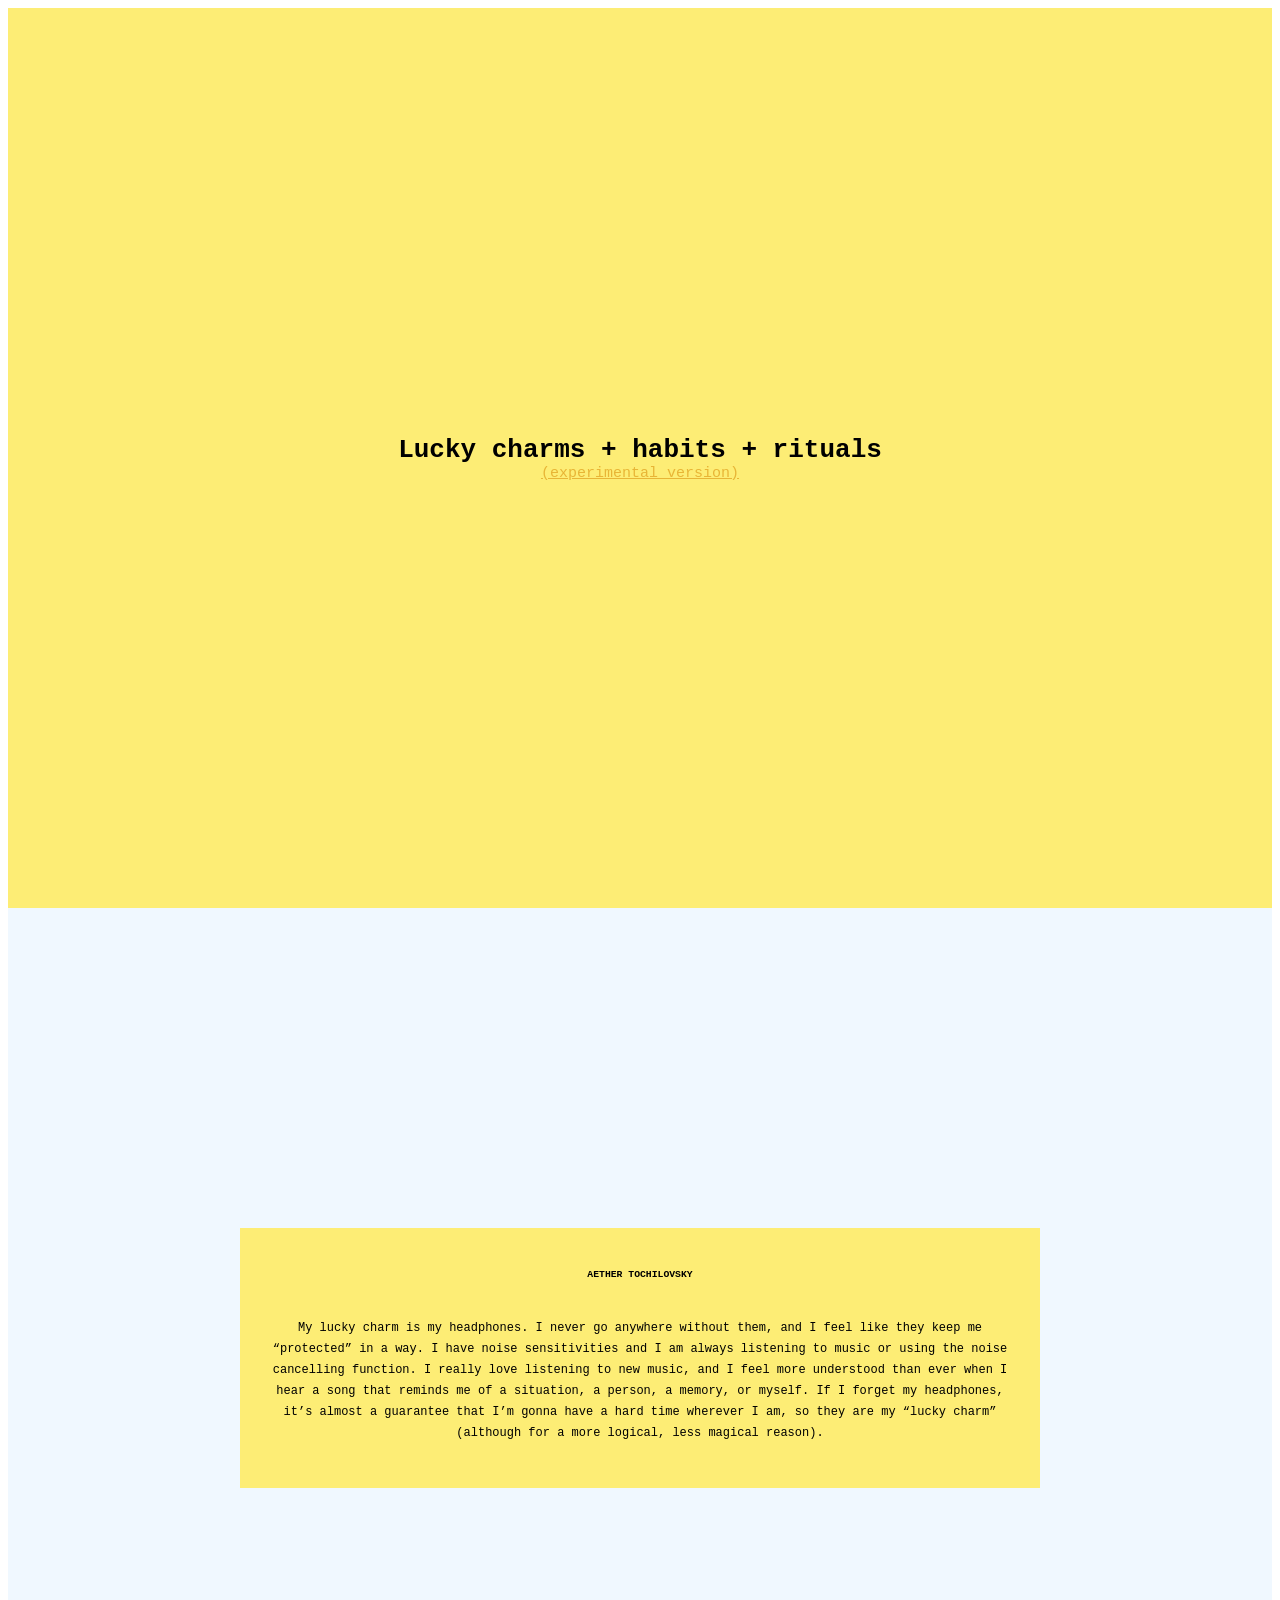
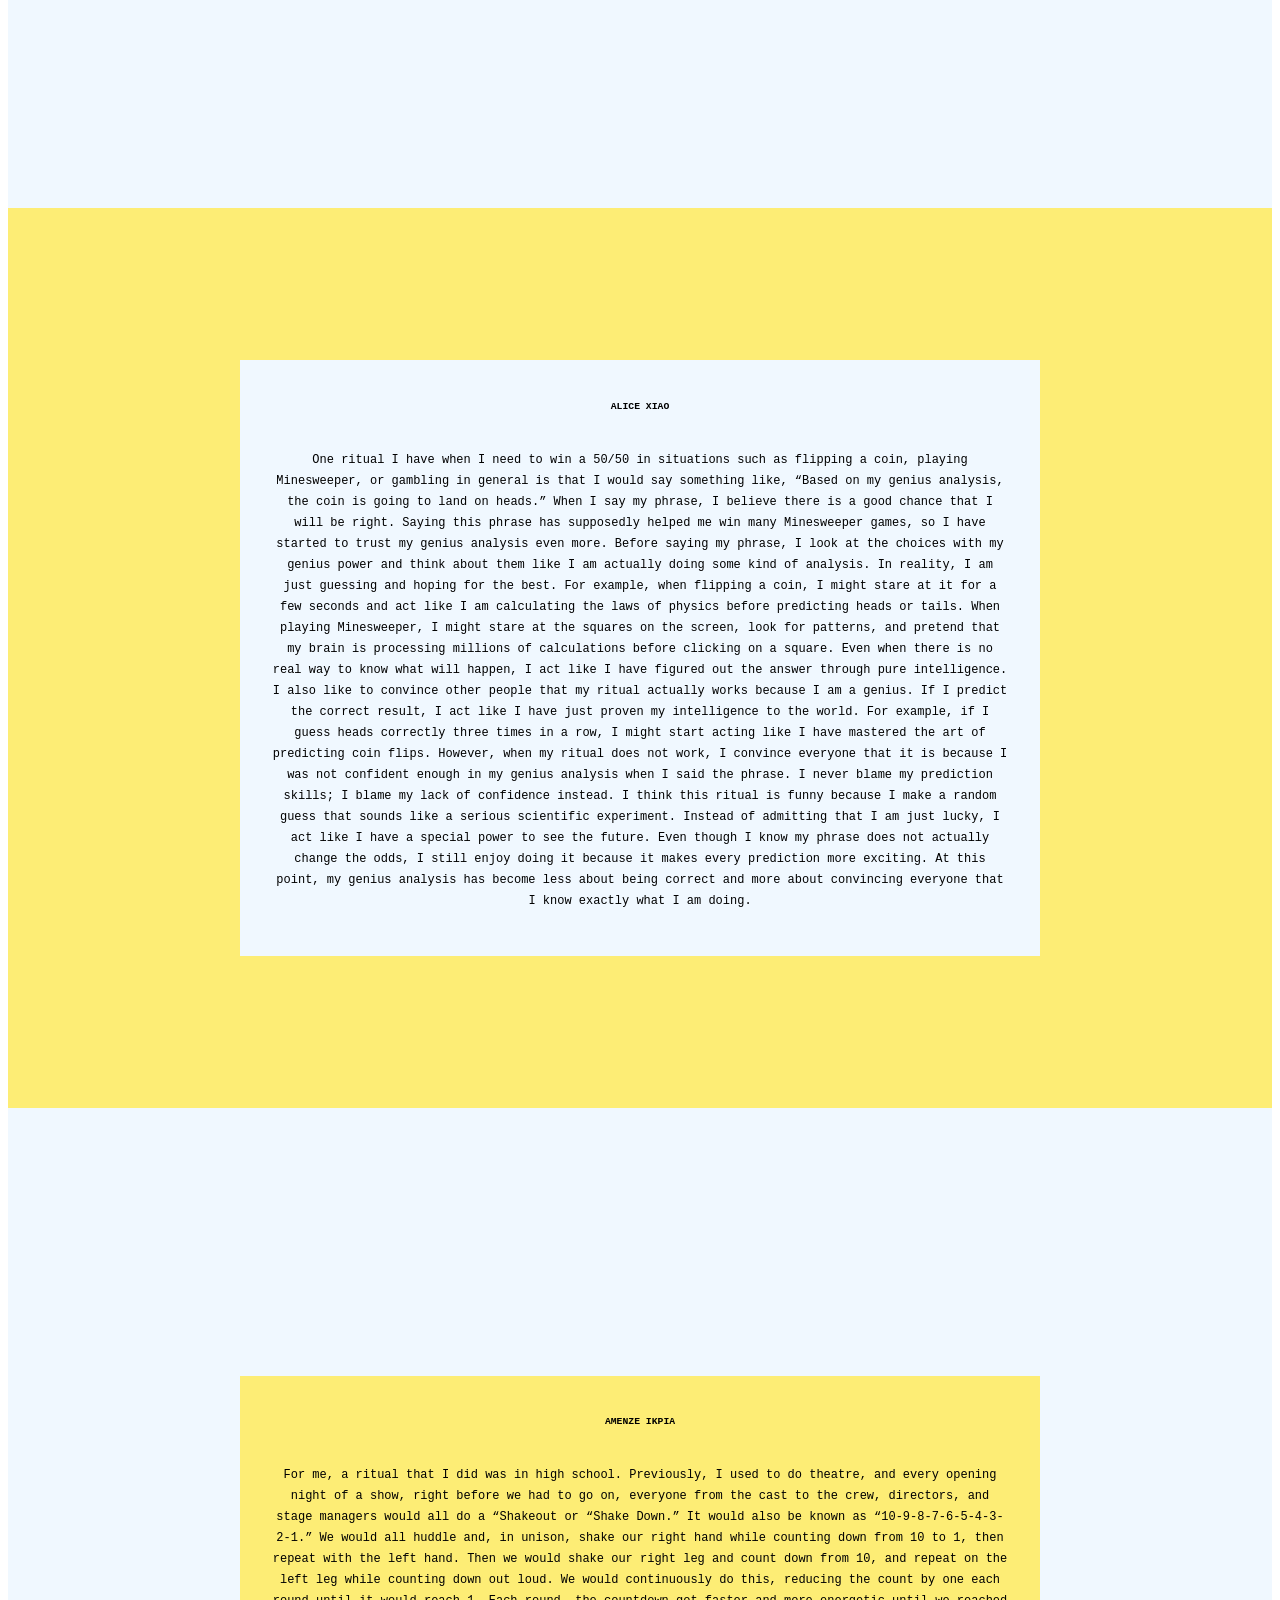
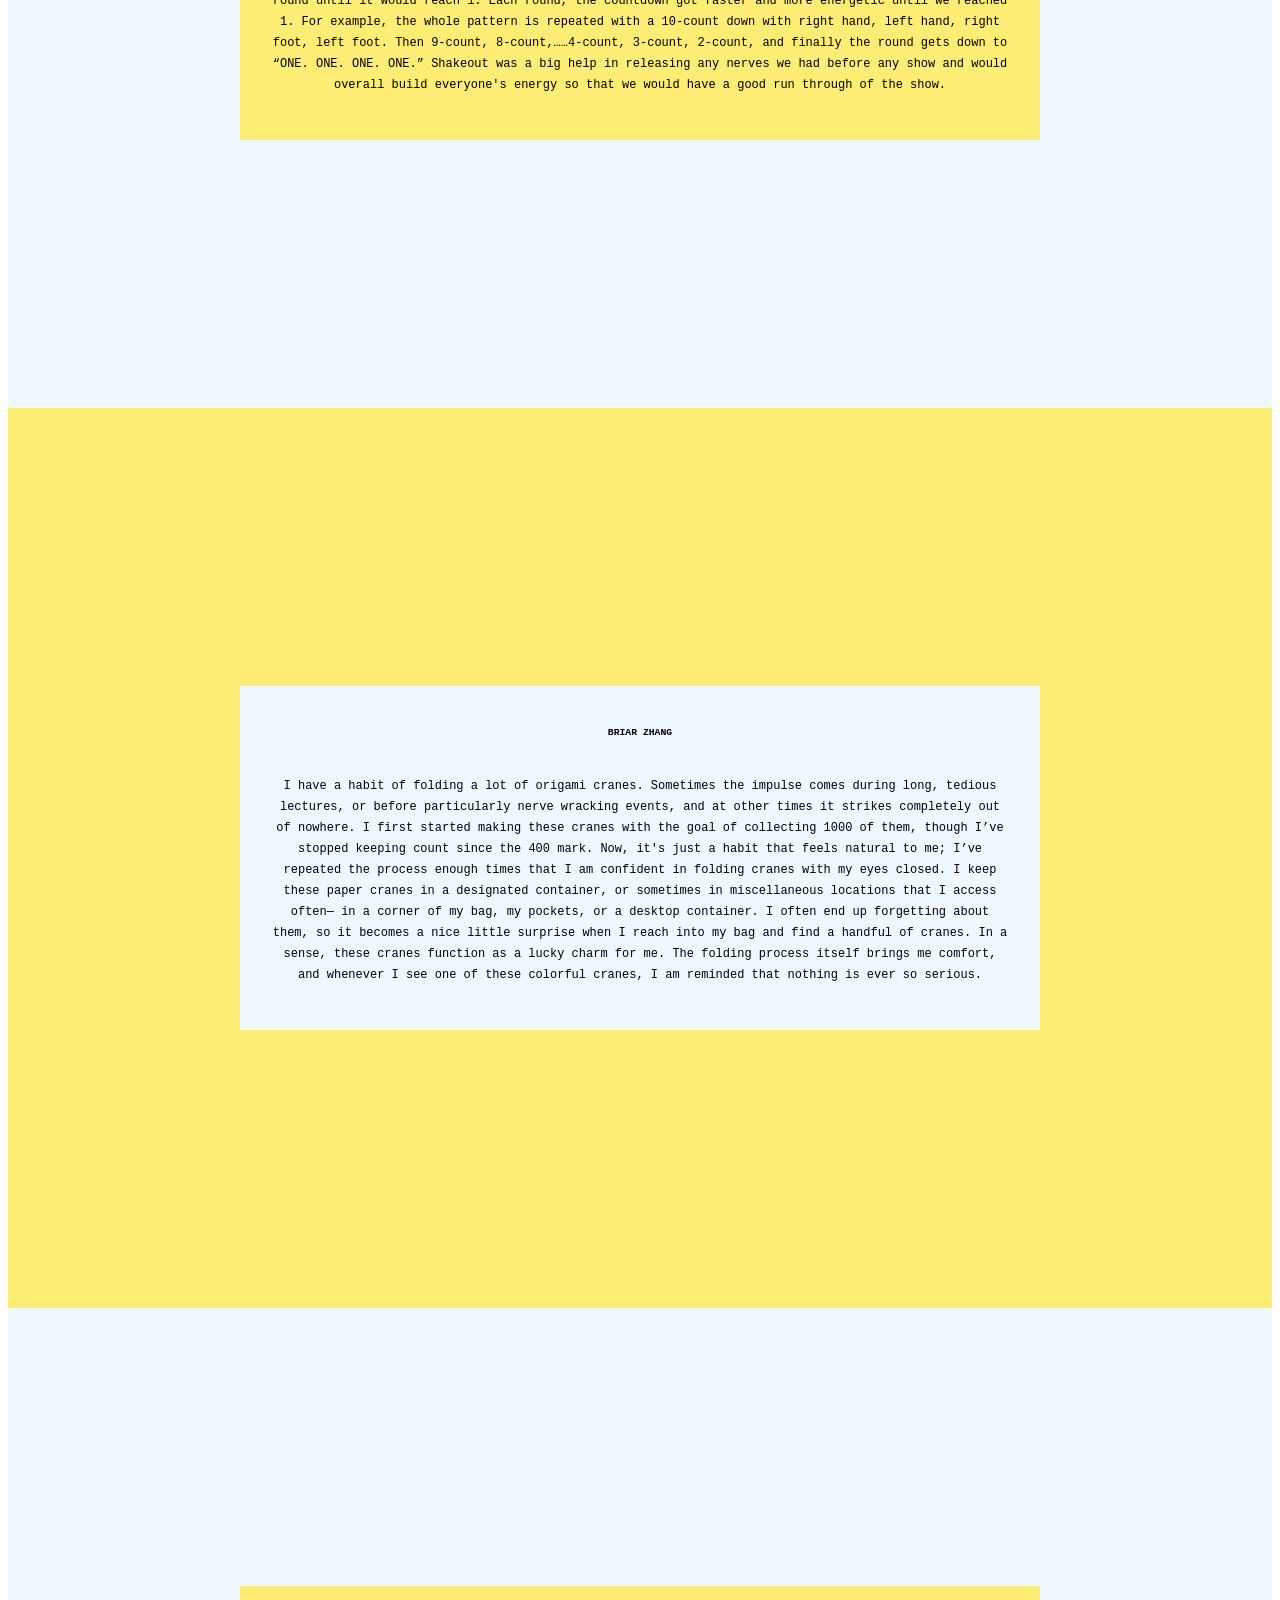
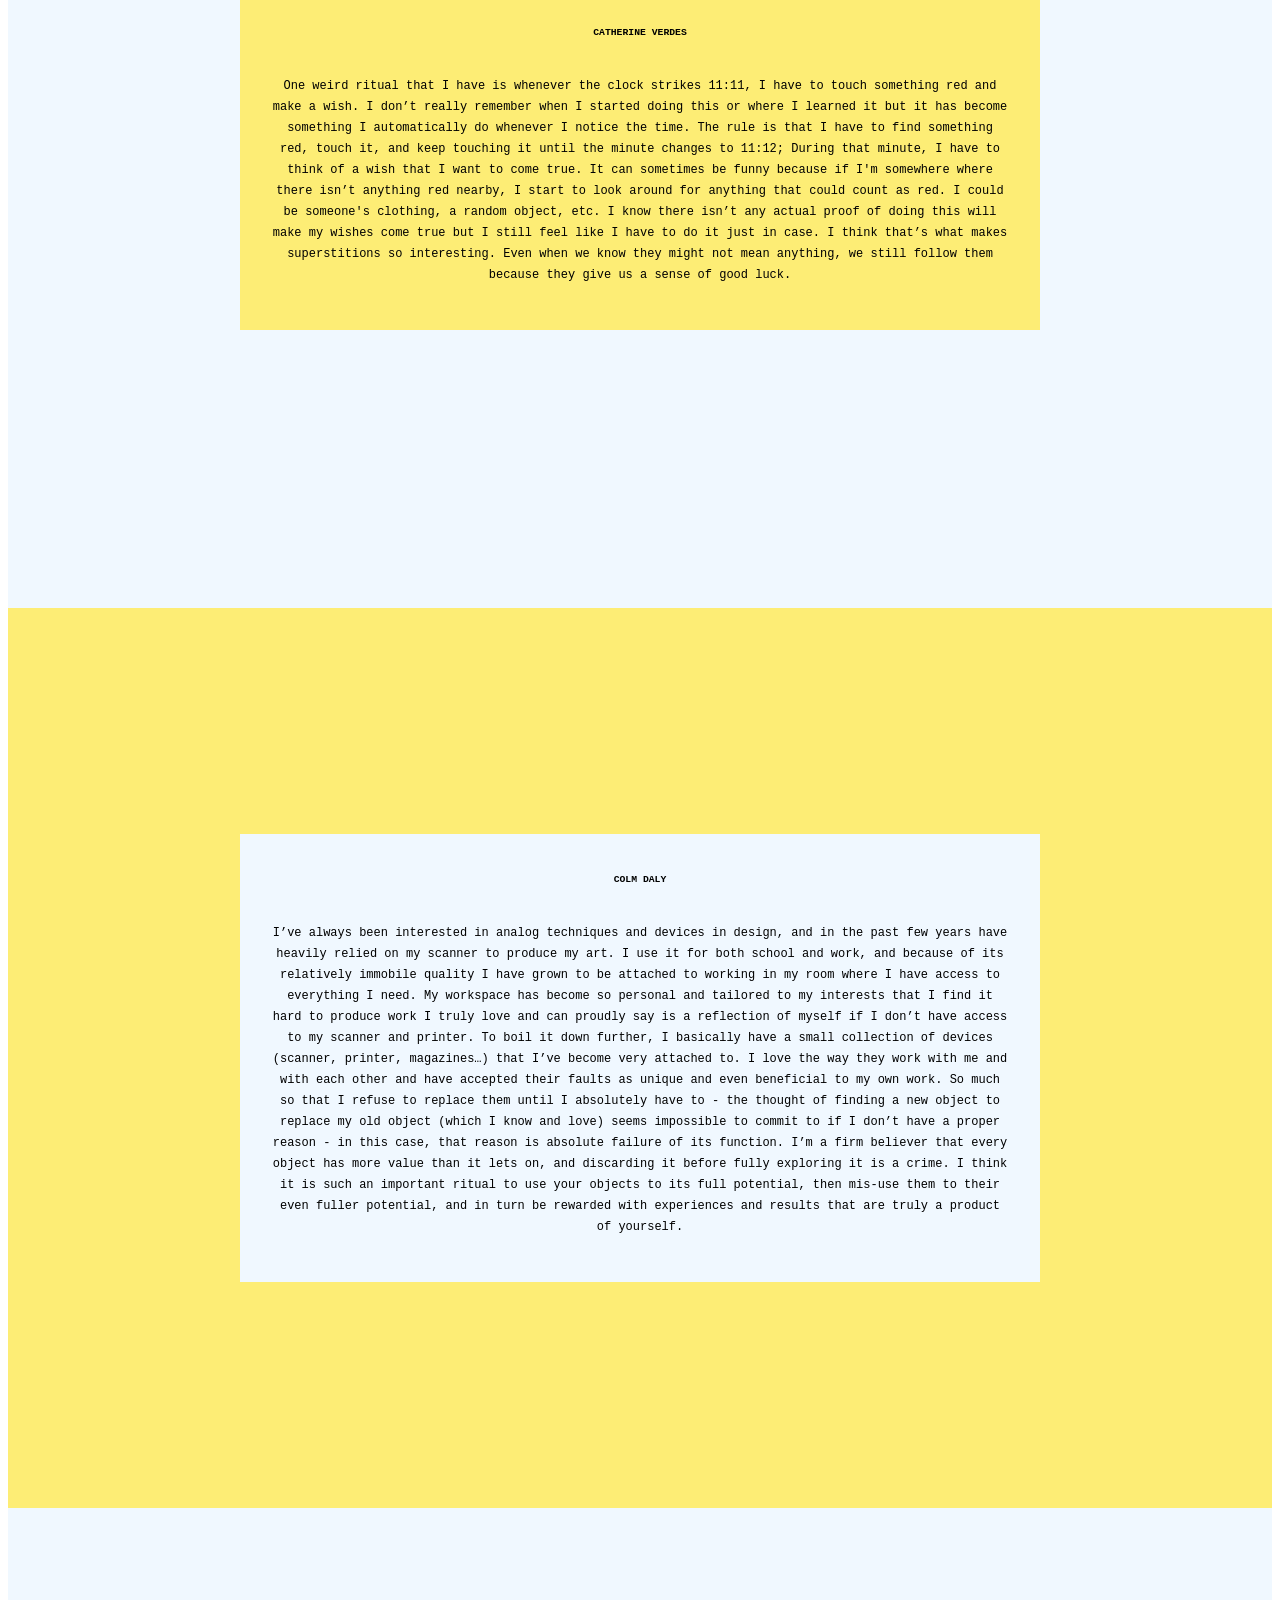
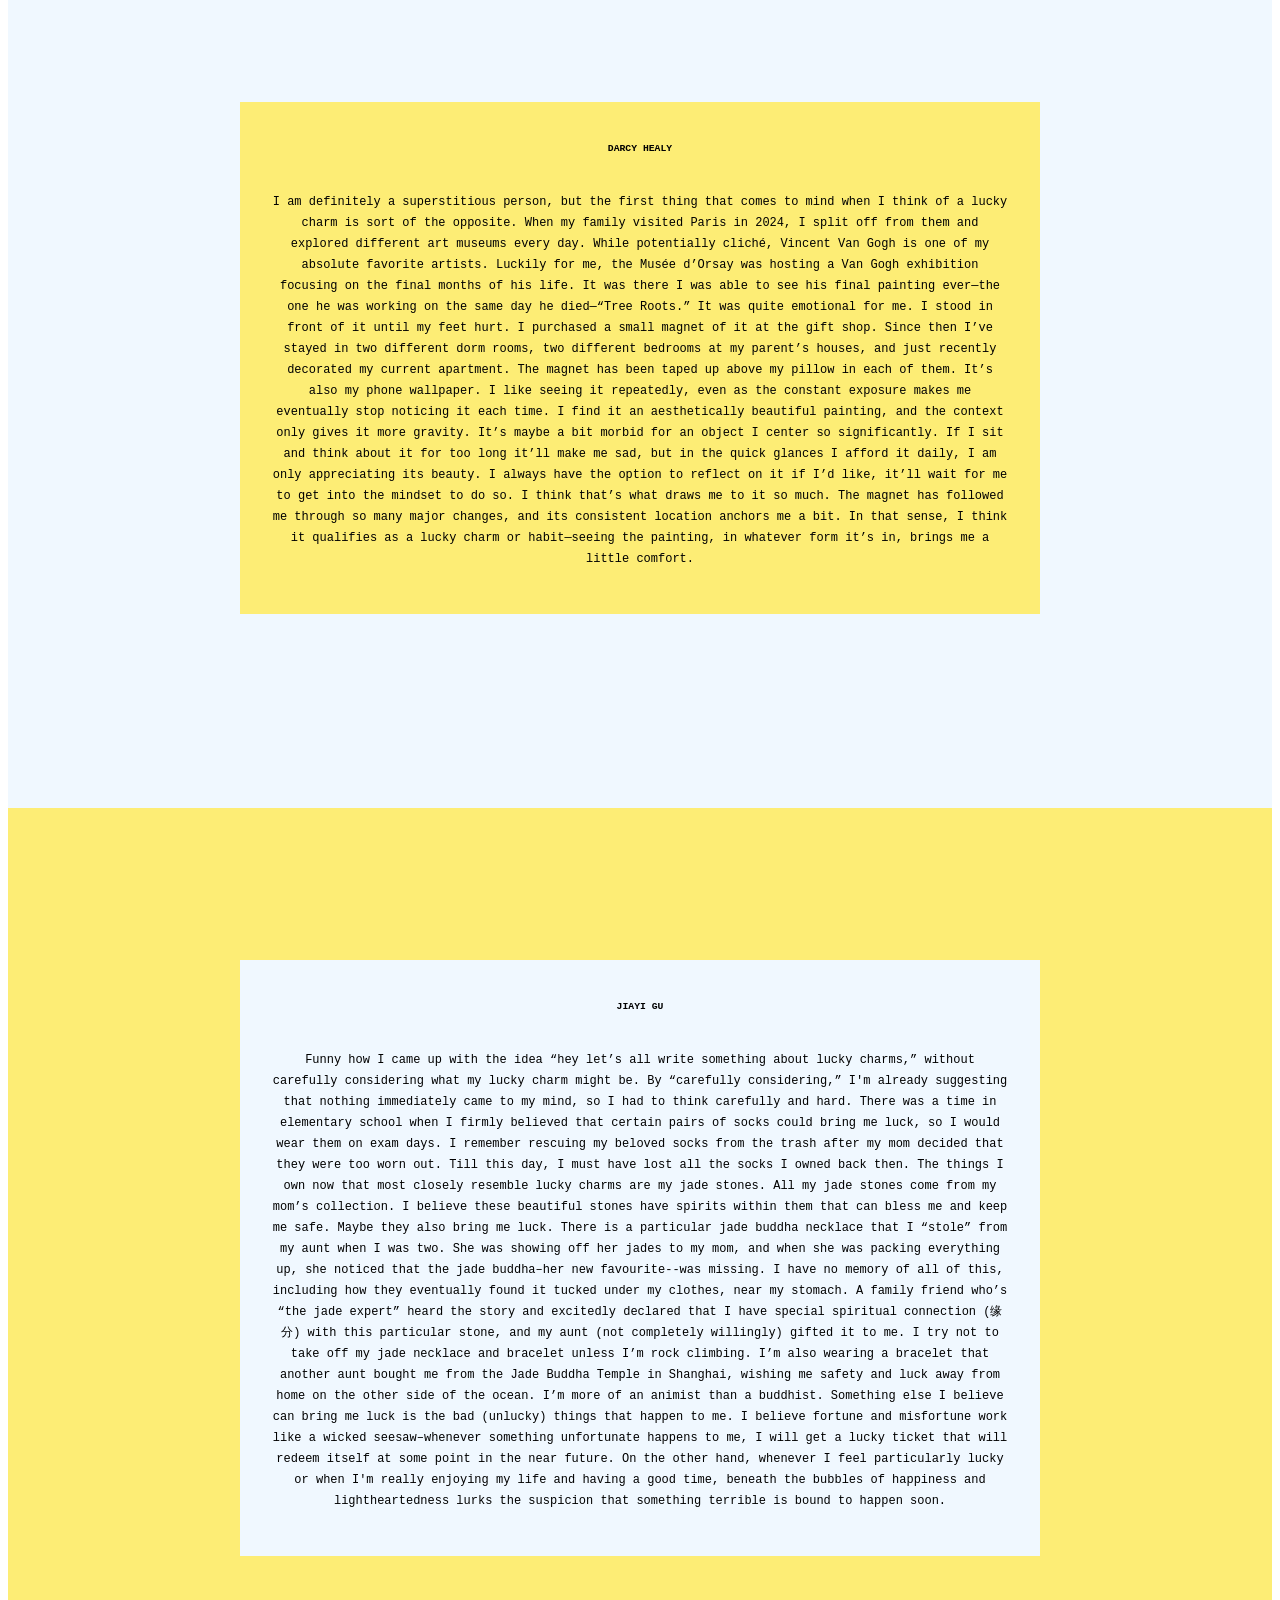
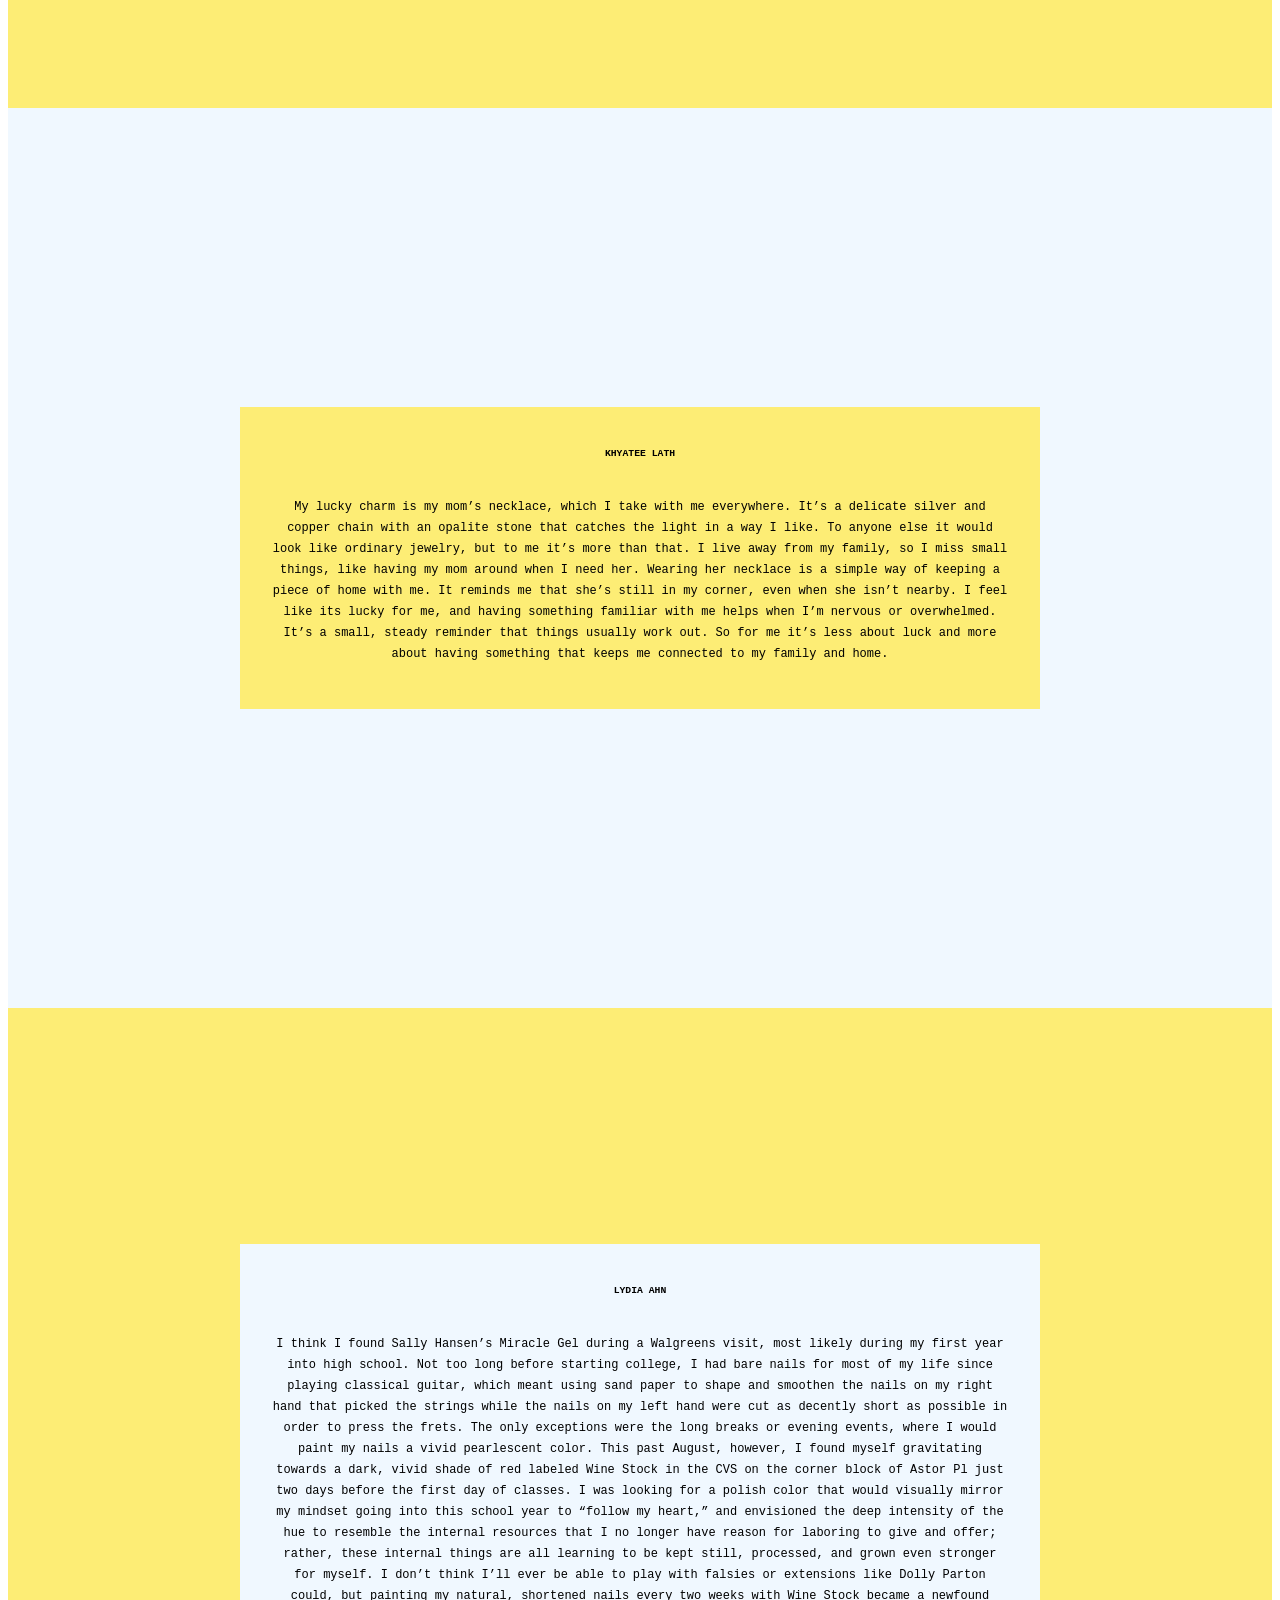
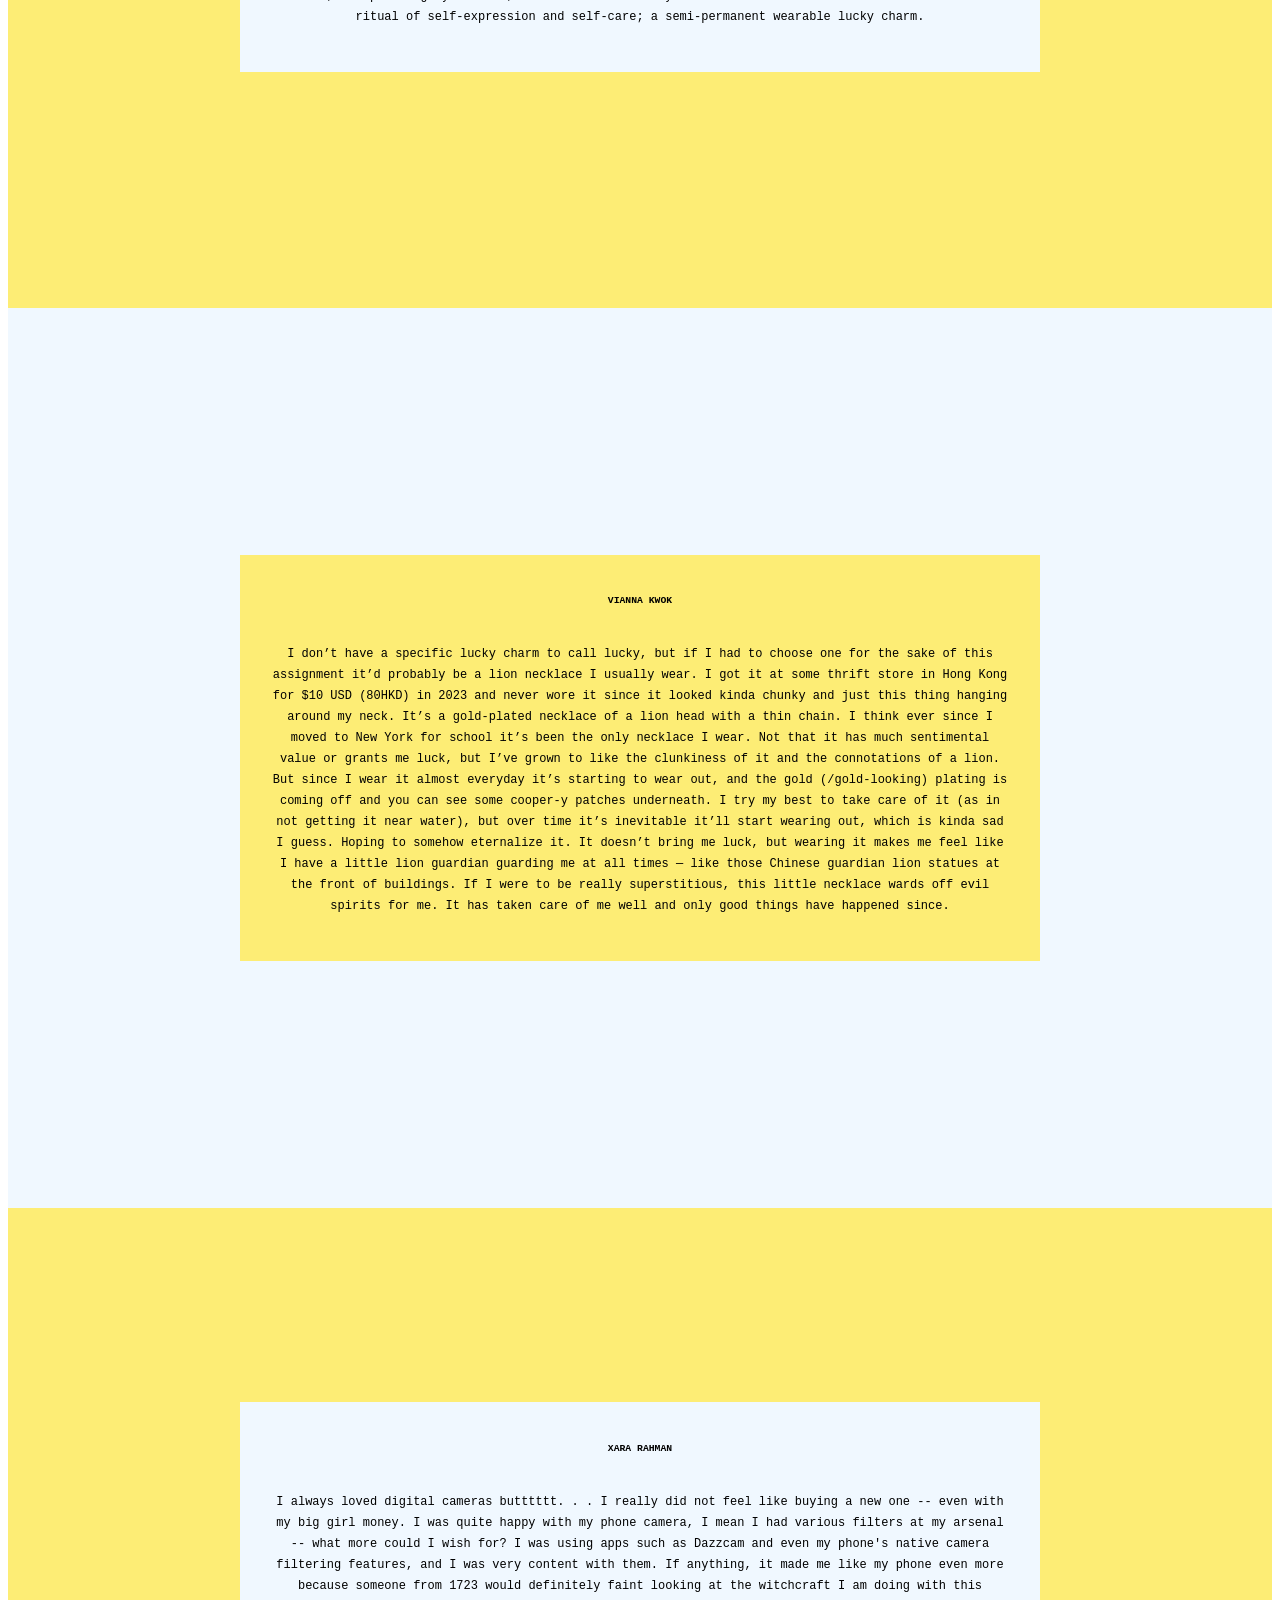
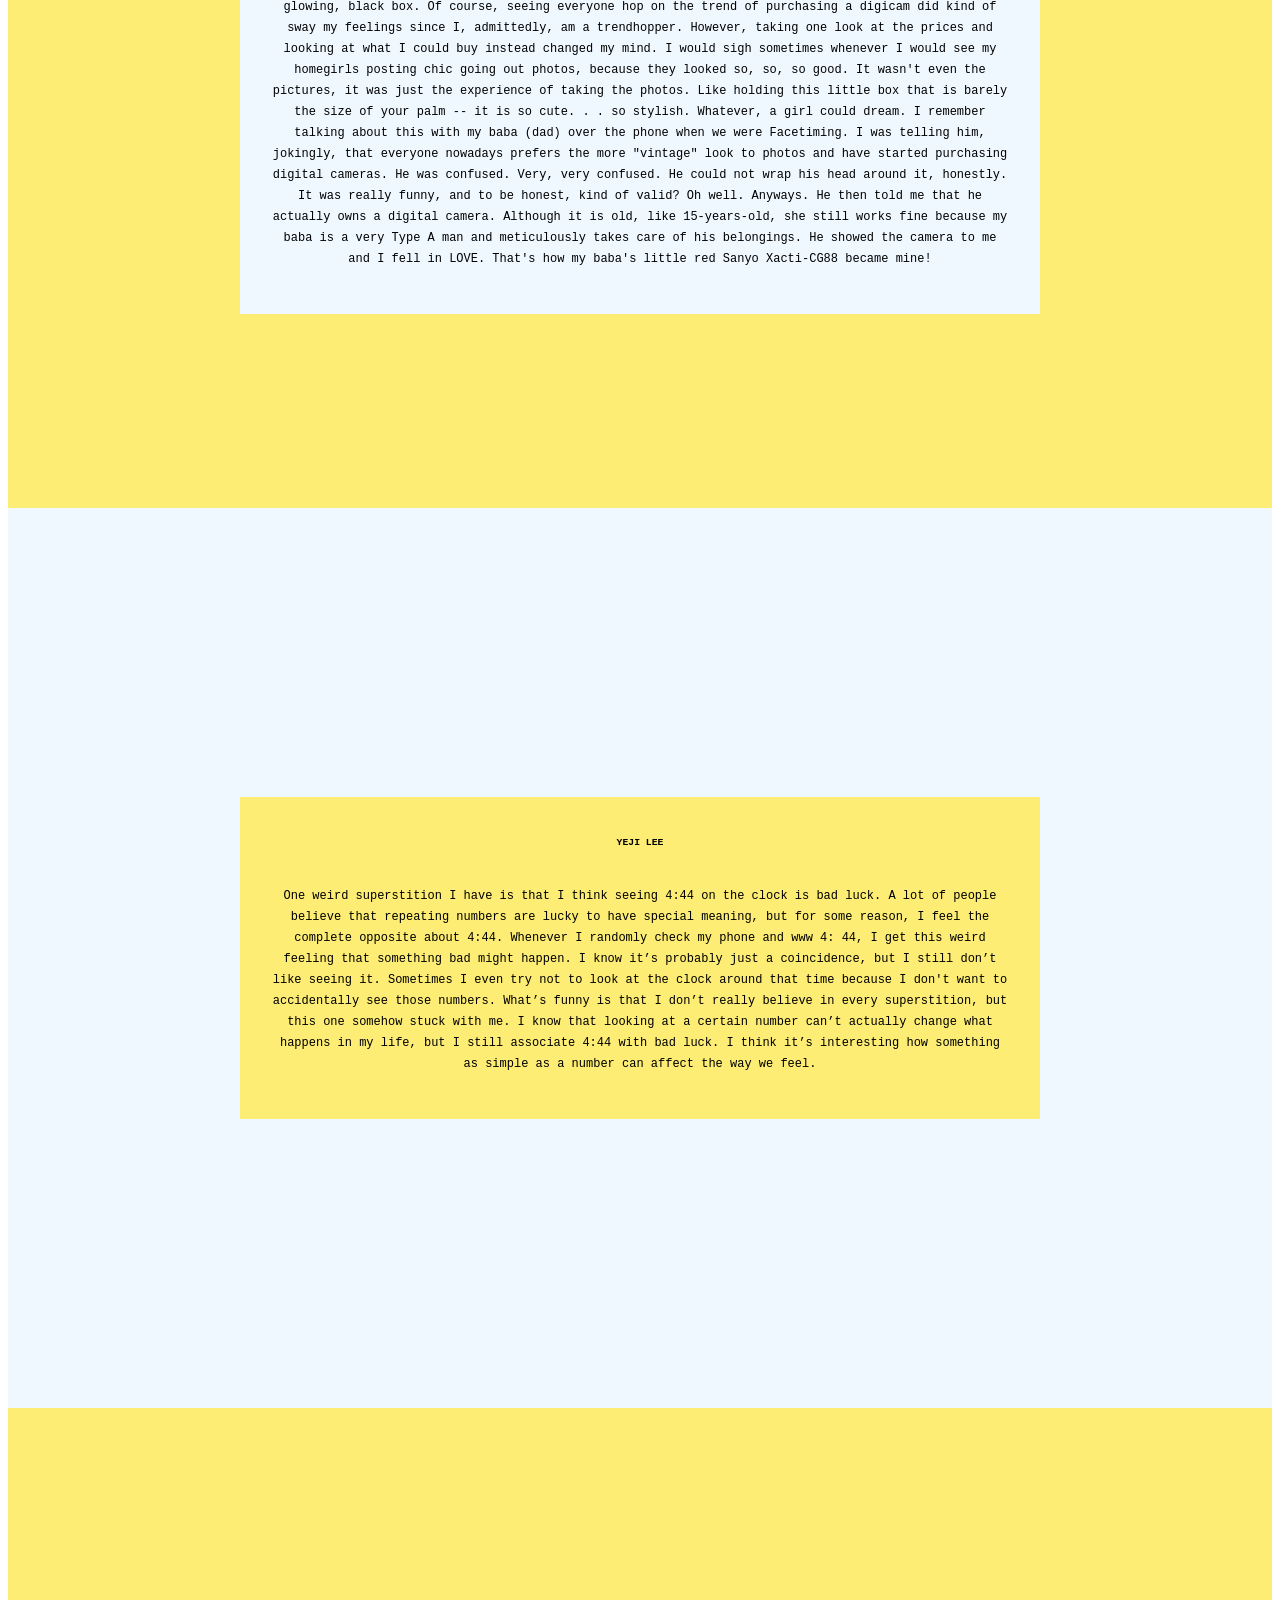
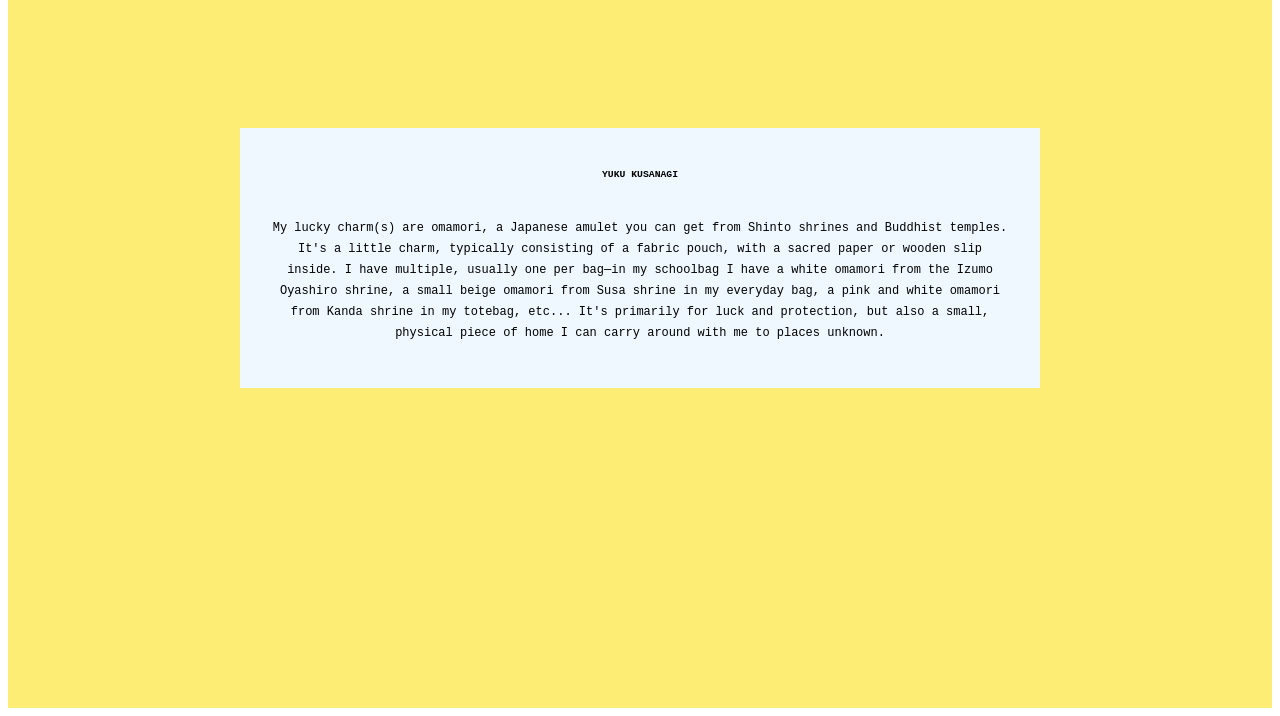
==== scrollable.html @ 00b8887e "modified small details" ====
<!DOCTYPE html>
<html lang="en">
<head>
    <meta charset="UTF-8">
    <meta name="viewport" content="width=device-width, initial-scale=1.0">
    <title>zine</title>
    <link rel="stylesheet" href="main.css">

</head>
<body>
    <div class="slide slideb">
        <h1>
            Lucky charms + habits + rituals
                    <div class="link2"><a href="index.html">(experimental version)</a></div>

        </h1>
    </div>

        <div class="slide slidea">
            <div class="entryb">
                <h2>AETHER TOCHILOVSKY</h2>
                <br>
                <p>My lucky charm is my headphones. I never go anywhere without them, and I feel like they keep me “protected” in a way. I have noise sensitivities and I am always listening to music or using the noise cancelling function. I really love listening to new music, and I feel more understood than ever when I hear a song that reminds me of a situation, a person, a memory, or myself. If I forget my headphones, it’s almost a guarantee that I’m gonna have a hard time wherever I am, so they are my “lucky charm” (although for a more logical, less magical reason). </p>
            </div>
        </div>

        <div class="slide slideb">
            <div class="entrya">
                <h2>ALICE XIAO</h2>
                <br>
                <p>One ritual I have when I need to win a 50/50 in situations such as flipping a coin, playing Minesweeper, or gambling in general is that I would say something like, “Based on my genius analysis, the coin is going to land on heads.” When I say my phrase, I believe there is a good chance that I will be right. Saying this phrase has supposedly helped me win many Minesweeper games, so I have started to trust my genius analysis even more.
Before saying my phrase, I look at the choices with my genius power and think about them like I am actually doing some kind of analysis. In reality, I am just guessing and hoping for the best. For example, when flipping a coin, I might stare at it for a few seconds and act like I am calculating the laws of physics before predicting heads or tails. When playing Minesweeper, I might stare at the squares on the screen, look for patterns, and pretend that my brain is processing millions of calculations before clicking on a square. Even when there is no real way to know what will happen, I act like I have figured out the answer through pure intelligence.
I also like to convince other people that my ritual actually works because I am a genius. If I predict the correct result, I act like I have just proven my intelligence to the world. For example, if I guess heads correctly three times in a row, I might start acting like I have mastered the art of predicting coin flips. However, when my ritual does not work, I convince everyone that it is because I was not confident enough in my genius analysis when I said the phrase. I never blame my prediction skills; I blame my lack of confidence instead.
I think this ritual is funny because I make a random guess that sounds like a serious scientific experiment. Instead of admitting that I am just lucky, I act like I have a special power to see the future. Even though I know my phrase does not actually change the odds, I still enjoy doing it because it makes every prediction more exciting. At this point, my genius analysis has become less about being correct and more about convincing everyone that I know exactly what I am doing.
</p>
            </div>
        </div>


        <div class="slide slidea">
            <div class="entryb">
                <h2>AMENZE IKPIA</h2>
                <br>
                <p>For me, a ritual that I did was in high school. Previously, I used to do theatre, and every opening night of a show, right before we had to go on, everyone from the cast to the crew, directors, and stage managers would all do a “Shakeout or “Shake Down.” It would also be known as “10-9-8-7-6-5-4-3-2-1.” We would all huddle and, in unison, shake our right hand while counting down from 10 to 1, then repeat with the left hand. Then we would shake our right leg and count down from 10, and repeat on the left leg while counting down out loud. We would continuously do this, reducing the count by one each round until it would reach 1. Each round, the countdown got faster and more energetic until we reached 1. 
For example, the whole pattern is repeated with a 10-count down with right hand, left hand, right foot, left foot. Then 9-count, 8-count,……4-count, 3-count, 2-count, and finally the round gets down to “ONE. ONE. ONE. ONE.”
Shakeout was a big help in releasing any nerves we had before any show and would overall build everyone's energy so that we would have a good run through of the show. 
</p>
            </div>
        </div>

            <div class="slide slideb">
        <div class="entrya">
            <h2>BRIAR ZHANG</h2>
            <br>
            <p>I have a habit of folding a lot of origami cranes. Sometimes the impulse comes during long, tedious lectures, or before particularly nerve wracking events, and at other times it strikes completely out of nowhere. I first started making these cranes with the goal of collecting 1000 of them, though I’ve stopped keeping count since the 400 mark. Now, it's just a habit that feels natural to me; I’ve repeated the process enough times that I am confident in folding cranes with my eyes closed. I keep these paper cranes in a designated container, or sometimes in miscellaneous locations that I access often— in a corner of my bag, my pockets, or a desktop container. I often end up forgetting about them, so it becomes a nice little surprise when I reach into my bag and find a handful of cranes. In a sense, these cranes function as a lucky charm for me. The folding process itself brings me comfort, and whenever I see one of these colorful cranes, I am reminded that nothing is ever so serious.
            </p>
        </div>
    </div>

        <div class="slide slidea">
            <div class="entryb">
                <h2>CATHERINE VERDES</h2>
                <br>
                <p>One weird ritual that I have is whenever the clock strikes 11:11, I have to touch something red and make a wish. I don’t really remember when I started doing this or where I learned it but it has become something I automatically do whenever I notice the time. The rule is that I have to find something red, touch it, and keep touching it until the minute changes to 11:12; During that minute, I have to think of a wish that I want to come true. It can sometimes be funny because if I'm somewhere where there isn’t anything red nearby, I start to look around for anything that could count as red. I could be someone's clothing, a random object, etc. I know there isn’t any actual proof of doing this will make my wishes come true but I still feel like I have to do it just in case.
I think that’s what makes superstitions so interesting. Even when we know they might not mean anything, we still follow them because they give us a sense of good luck.
</p>
            </div>
        </div>


        <div class="slide slideb">
            <div class="entrya">
                <h2>COLM DALY</h2>
                <br>
                <p>I’ve always been interested in analog techniques and devices in design, and in the past few years have heavily relied on my scanner to produce my art. I use it for both school and work, and because of its relatively immobile quality I have grown to be attached to working in my room where I have access to everything I need. My workspace has become so personal and tailored to my interests that I find it hard to produce work I truly love and can proudly say is a reflection of myself if I don’t have access to my scanner and printer. 
To boil it down further, I basically have a small collection of devices (scanner, printer, magazines…) that I’ve become very attached to. I love the way they work with me and with each other and have accepted their faults as unique and even beneficial to my own work. So much so that I refuse to replace them until I absolutely have to - the thought of finding a new object to replace my old object (which I know and love) seems impossible to commit to if I don’t have a proper reason - in this case, that reason is absolute failure of its function. I’m a firm believer that every object has more value than it lets on, and discarding it before fully exploring it is a crime. I think it is such an important ritual to use your objects to its full potential, then mis-use them to their even fuller potential, and in turn be rewarded with experiences and results that are truly a product of yourself.
</p>
            </div>
        </div>

        <div class="slide slidea">
            <div class="entryb">
                <h2>DARCY HEALY</h2>
                <br>
                <p>I am definitely a superstitious person, but the first thing that comes to mind when I think of a lucky charm is sort of the opposite. When my family visited Paris in 2024, I split off from them and explored different art museums every day. While potentially cliché, Vincent Van Gogh is one of my absolute favorite artists. Luckily for me, the Musée d’Orsay was hosting a Van Gogh exhibition focusing on the final months of his life. It was there I was able to see his final painting ever—the one he was working on the same day he died—“Tree Roots.” It was quite emotional for me. I stood in front of it until my feet hurt. I purchased a small magnet of it at the gift shop. 
Since then I’ve stayed in two different dorm rooms, two different bedrooms at my parent’s houses, and just recently decorated my current apartment. The magnet has been taped up above my pillow in each of them. It’s also my phone wallpaper. I like seeing it repeatedly, even as the constant exposure makes me eventually stop noticing it each time. I find it an aesthetically beautiful painting, and the context only gives it more gravity. 
It’s maybe a bit morbid for an object I center so significantly. If I sit and think about it for too long it’ll make me sad, but in the quick glances I afford it daily, I am only appreciating its beauty. I always have the option to reflect on it if I’d like, it’ll wait for me to get into the mindset to do so. I think that’s what draws me to it so much. The magnet has followed me through so many major changes, and its consistent location anchors me a bit. In that sense, I think it qualifies as a lucky charm or habit—seeing the painting, in whatever form it’s in, brings me a little comfort. 
</p>
            </div>
        </div>


        <div class="slide slideb">
            <div class="entrya">
                <h2>JIAYI GU</h2>
                <br>
                <p>Funny how I came up with the idea “hey let’s all write something about lucky charms,” without carefully considering what my lucky charm might be. By “carefully considering,” I'm already suggesting that nothing immediately came to my mind, so I had to think carefully and hard. There was a time in elementary school when I firmly believed that certain pairs of socks could bring me luck, so I would wear them on exam days. I remember rescuing my beloved socks from the trash after my mom decided that they were too worn out. Till this day, I must have lost all the socks I owned back then. The things I own now that most closely resemble lucky charms are my jade stones. All my jade stones come from my mom’s collection. I believe these beautiful stones have spirits within them that can bless me and keep me safe. Maybe they also bring me luck. There is a particular jade buddha necklace that I “stole” from my aunt when I was two. She was showing off her jades to my mom, and when she was packing everything up, she noticed that the jade buddha–her new favourite--was missing. I have no memory of all of this, including how they eventually found it tucked under my clothes, near my stomach. A family friend who’s “the jade expert” heard the story and excitedly declared that I have special spiritual connection (缘分) with this particular stone, and my aunt (not completely willingly) gifted it to me. I try not to take off my jade necklace and bracelet unless I’m rock climbing. I’m also wearing a bracelet that another aunt bought me from the Jade Buddha Temple in Shanghai, wishing me safety and luck away from home on the other side of the ocean. 
I’m more of an animist than a buddhist. Something else I believe can bring me luck is the bad (unlucky) things that happen to me. I believe fortune and misfortune work like a wicked seesaw–whenever something unfortunate happens to me, I will get a lucky ticket that will redeem itself at some point in the near future. On the other hand, whenever I feel particularly lucky or when I'm really enjoying my life and having a good time, beneath the bubbles of happiness and lightheartedness lurks the suspicion that something terrible is bound to happen soon. 
</p>
            </div>
        </div>


        <div class="slide slidea">
            <div class="entryb">
                <h2>KHYATEE LATH</h2>
                <br>
                <p>My lucky charm is my mom’s necklace, which I take with me everywhere. It’s a delicate silver and copper chain with an opalite stone that catches the light in a way I like. To anyone else it would look like ordinary jewelry, but to me it’s more than that. I live away from my family, so I miss small things, like having my mom around when I need her. Wearing her necklace is a simple way of keeping a piece of home with me. It reminds me that she’s still in my corner, even when she isn’t nearby. I feel like its lucky for me, and having something familiar with me helps when I’m nervous or overwhelmed. It’s a small, steady reminder that things usually work out.
So for me it’s less about luck and more about having something that keeps me connected to my family and home.
</p>
            </div>
        </div>


        <div class="slide slideb">
            <div class="entrya">
                <h2>LYDIA AHN</h2>
                <br>
                <p>I think I found Sally Hansen’s Miracle Gel during a Walgreens visit, most likely during my first year into high school. Not too long before starting college, I had bare nails for most of my life since playing classical guitar, which meant using sand paper to shape and smoothen the nails on my right hand that picked the strings while the nails on my left hand were cut as decently short as possible in order to press the frets. The only exceptions were the long breaks or evening events, where I would paint my nails a vivid pearlescent color. 
This past August, however, I found myself gravitating towards a dark, vivid shade of red labeled Wine Stock in the CVS on the corner block of Astor Pl just two days before the first day of classes. I was looking for a polish color that would visually mirror my mindset going into this school year to “follow my heart,” and envisioned the deep intensity of the hue to resemble the internal resources that I no longer have reason for laboring to give and offer; rather, these internal things are all learning to be kept still, processed, and grown even stronger for myself. I don’t think I’ll ever be able to play with falsies or extensions like Dolly Parton could, but painting my natural, shortened nails every two weeks with Wine Stock became a newfound ritual of self-expression and self-care; a semi-permanent wearable lucky charm.
</p>
            </div>
        </div>

        <div class="slide slidea">
            <div class="entryb">
                <h2>VIANNA KWOK</h2>
                <br>
                <p>I don’t have a specific lucky charm to call lucky, but if I had to choose one for the sake of this assignment it’d probably be a lion necklace I usually wear. I got it at some thrift store in Hong Kong for $10 USD (80HKD) in 2023 and never wore it since it looked kinda chunky and just this thing hanging around my neck. It’s a gold-plated necklace of a lion head with a thin chain. I think ever since I moved to New York for school it’s been the only necklace I wear. Not that it has much sentimental value or grants me luck, but I’ve grown to like the clunkiness of it and the connotations of a lion. But since I wear it almost everyday it’s starting to wear out, and the gold (/gold-looking) plating is coming off and you can see some cooper-y patches underneath. I try my best to take care of it (as in not getting it near water), but over time it’s inevitable it’ll start wearing out, which is kinda sad I guess. Hoping to somehow eternalize it. It doesn’t bring me luck, but wearing it makes me feel like I have a little lion guardian guarding me at all times — like those Chinese guardian lion statues at the front of buildings. If I were to be really superstitious, this little necklace wards off evil spirits for me. It has taken care of me well and only good things have happened since.
</p>
            </div>
        </div>


        <div class="slide slideb">
            <div class="entrya">
                <h2>XARA RAHMAN</h2>
                <br>
                <p>I always loved digital cameras butttttt. . . I really did not feel like buying a new one -- even with my big girl money. I was quite happy with my phone camera, I mean I had various filters at my arsenal -- what more could I wish for? I was using apps such as Dazzcam and even my phone's native camera filtering features, and I was very content with them. If anything, it made me like my phone even more because someone from 1723 would definitely faint looking at the witchcraft I am doing with this glowing, black box.

Of course, seeing everyone hop on the trend of purchasing a digicam did kind of sway my feelings since I, admittedly, am a trendhopper. However, taking one look at the prices and looking at what I could buy instead changed my mind. I would sigh sometimes whenever I would see my homegirls posting chic going out photos, because they looked so, so, so good. It wasn't even the pictures, it was just the experience of taking the photos. Like holding this little box that is barely the size of your palm -- it is so cute. . . so stylish. Whatever, a girl could dream.

I remember talking about this with my baba (dad) over the phone when we were Facetiming. I was telling him, jokingly, that everyone nowadays prefers the more "vintage" look to photos and have started purchasing digital cameras. He was confused. Very, very confused. He could not wrap his head around it, honestly. It was really funny, and to be honest, kind of valid? Oh well. Anyways. He then told me that he actually owns a digital camera. Although it is old, like 15-years-old, she still works fine because my baba is a very Type A man and meticulously takes care of his belongings. He showed the camera to me and I fell in LOVE. That's how my baba's little red Sanyo Xacti-CG88 became mine!
</p>
            </div>
        </div>

        <div class="slide slidea">
            <div class="entryb">
                <h2>YEJI LEE</h2>
                <br>
                <p>One weird superstition I have is that I think seeing 4:44 on the clock is bad luck. A lot of people believe that repeating numbers are lucky to have special meaning, but for some reason, I feel the complete opposite about 4:44.
Whenever I randomly check my phone and www 4: 44, I get this weird feeling that something bad might happen. I know it’s probably just a coincidence, but I still don’t like seeing it. Sometimes I even try not to look at the clock around that time because I don't want to accidentally see those numbers.
What’s funny is that I don’t really believe in every superstition, but this one somehow stuck with me. I know that looking at a certain number can’t actually change what happens in my life, but I still associate 4:44 with bad luck. I think it’s interesting how something as simple as a number can affect the way we feel.
</p>
            </div>
        </div>


        <div class="slide slideb">
            <div class="entrya">
                <h2>YUKU KUSANAGI</h2>
                <br>
                <p>My lucky charm(s) are omamori, a Japanese amulet you can get from Shinto shrines and Buddhist temples. It's a little charm, typically consisting of a fabric pouch, with a sacred paper or wooden slip inside. I have multiple, usually one per bag—in my schoolbag I have a white omamori from the Izumo Oyashiro shrine, a small beige omamori from Susa shrine in my everyday bag, a pink and white omamori from Kanda shrine in my totebag, etc... It's primarily for luck and protection, but also a small, physical piece of home I can carry around with me to places unknown.
</p>
            </div>
        </div>

        <!-- <div class="slide slideb">
            <div class="entrya">
                <h2>name</h2>
                <br>
                <p>entry</p>
            </div>
        </div> -->



    
</body>
</html>
---- main.css ----
body{
    text-align: center;
}

h2{
    font-family: monospace;
    font-size: 75%;
}

h1{
    font-family: monospace;
}

p{
    line-height: 175%;
    font-family: 'Courier New', Courier, monospace;
    font-size: 75%;
}

.slide {
    -webkit-clip-path: inset(0 0 0 0);
    clip-path: inset(0 0 0 0);
    contain-intrinsic-height: 100vh;
    contain-intrinsic-width: 100vw;
    height: 100svh;
    height: 100vh;
    position: sticky;
    top: 0;
    width: 100%;
    scroll-snap-align: start;
    display: flex;
    justify-content: center;
    align-items: center;
}



.slidea{
    background-color:aliceblue;
}

.slideb{
    background-color:rgb(253, 237, 117);
}

.slidec{
    background-color:aliceblue;
}

.grid-container {
    margin: 16px;
    display: grid;
    column-gap: 8px;
    row-gap: 8px;
    width: 1000px;

}

.main{
    grid-template-columns: repeat(5, 1fr);
}


.grid-item {
    margin:5px;
    padding: 8px;
    background-color: rgb(253, 237, 117);
    aspect-ratio: 1;
    box-sizing: border-box;
    padding: 2em;
    transition: all 0.5s ease; 
    overflow: auto;
    justify-content: center;
    align-items: center;
}

.grid-item:hover {
    grid-row: span 2; 
    grid-column: span 2; 
    background-color:rgb(247, 210, 87);
    transform: scale2;
}

.grid-item:hover .text{
    opacity: 1;
    font-size: 15px;
}


.myentry{
    background-color: aliceblue;
    display: flex;
    justify-content: center;
    align-items: center;
    width: 800px;
    padding: 2em;
    box-sizing: border-box;
}
.text{
    display: flex;
    justify-content: center;
    align-items: center;
    font-size: 0.1px;
    color: rgb(2, 2, 2);
    opacity: 0;
    transition: opacity 0.3s;
}

.link1 a{
    display: block;
    font-family: 'Courier New', Courier, monospace;
    color: rgb(179, 179, 179);
    font-weight: normal;
    font-size:15px;
}

.link2 a{
    display: block;
    font-family: 'Courier New', Courier, monospace;
    color: rgb(232, 181, 54);
    font-weight: normal;
    font-size:15px;
}

.entrya{
    background-color: aliceblue;
    justify-content: center;
    align-items: center;
    width: 800px;
    padding: 2em;
    box-sizing: border-box;
}

.entryb{
    background-color: rgb(253, 237, 117);
    justify-content: center;
    align-items: center;
    width: 800px;
    padding: 2em;
    box-sizing: border-box;
}
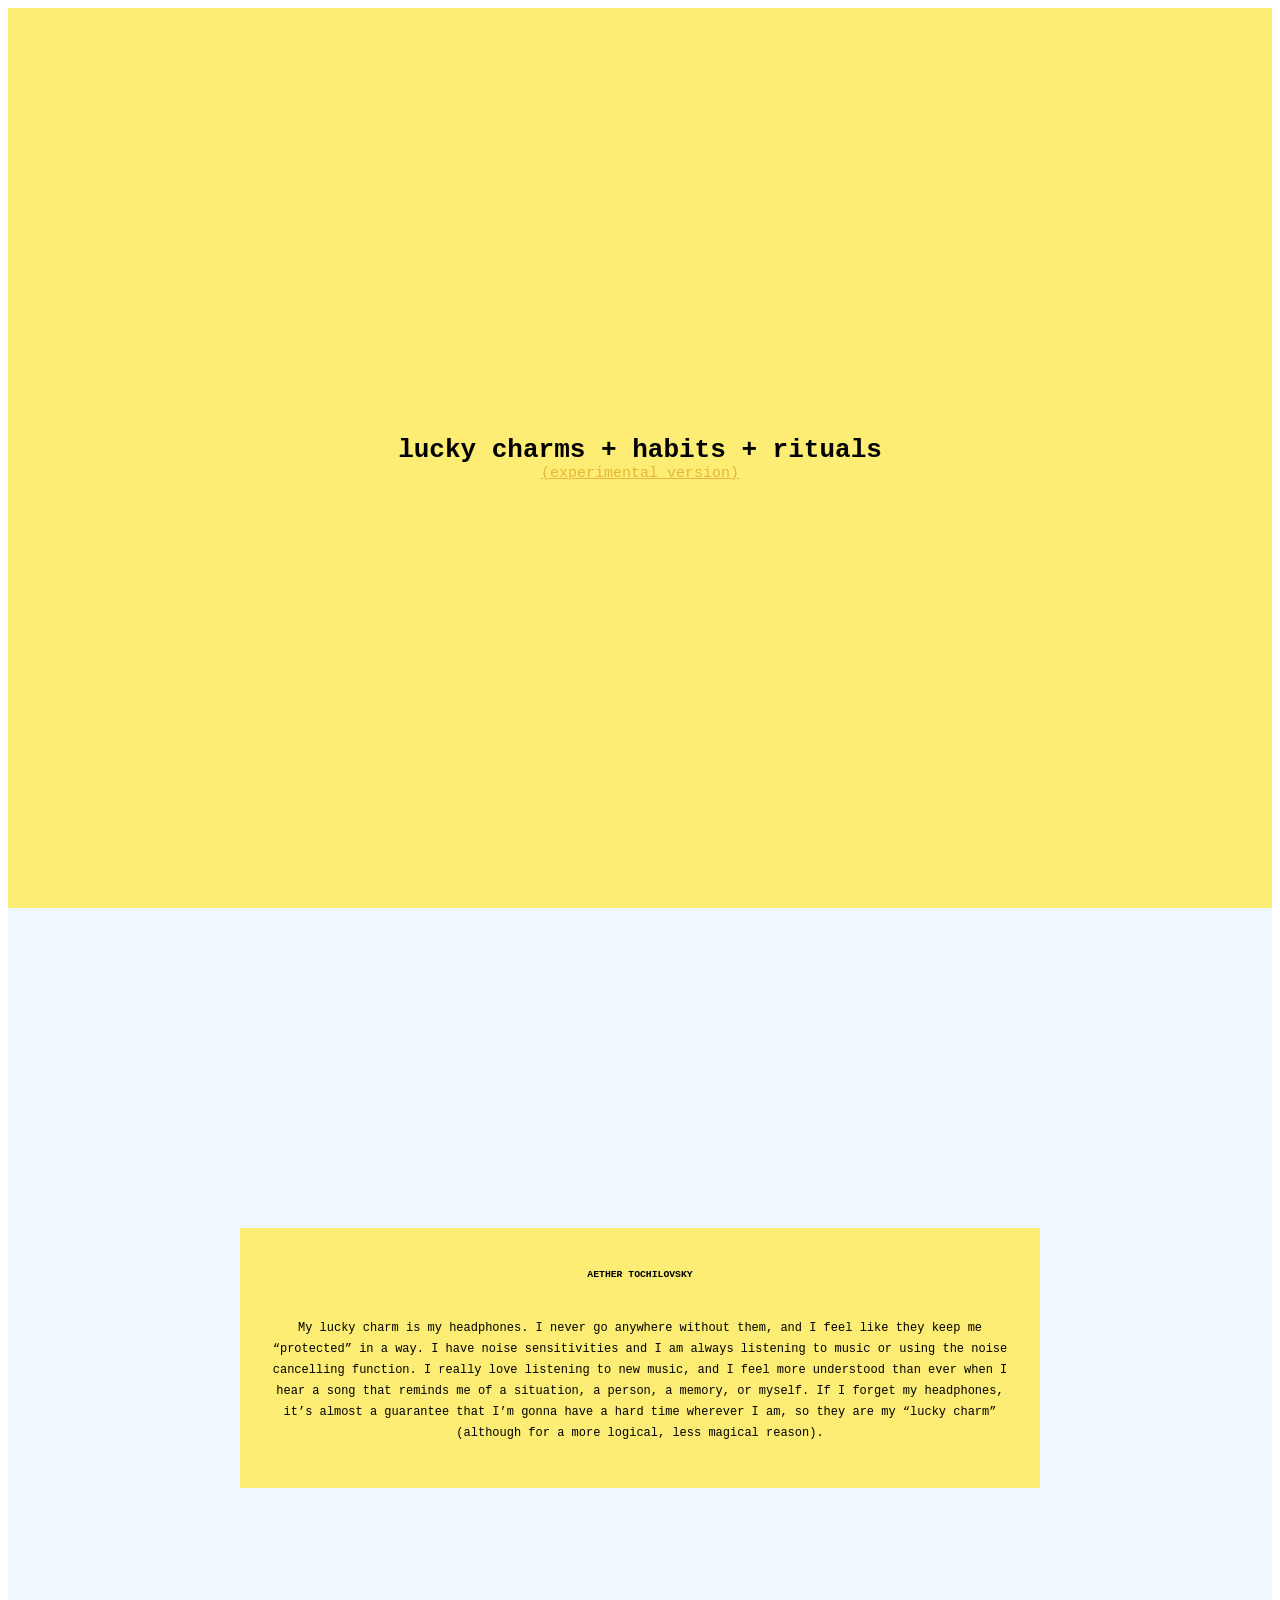
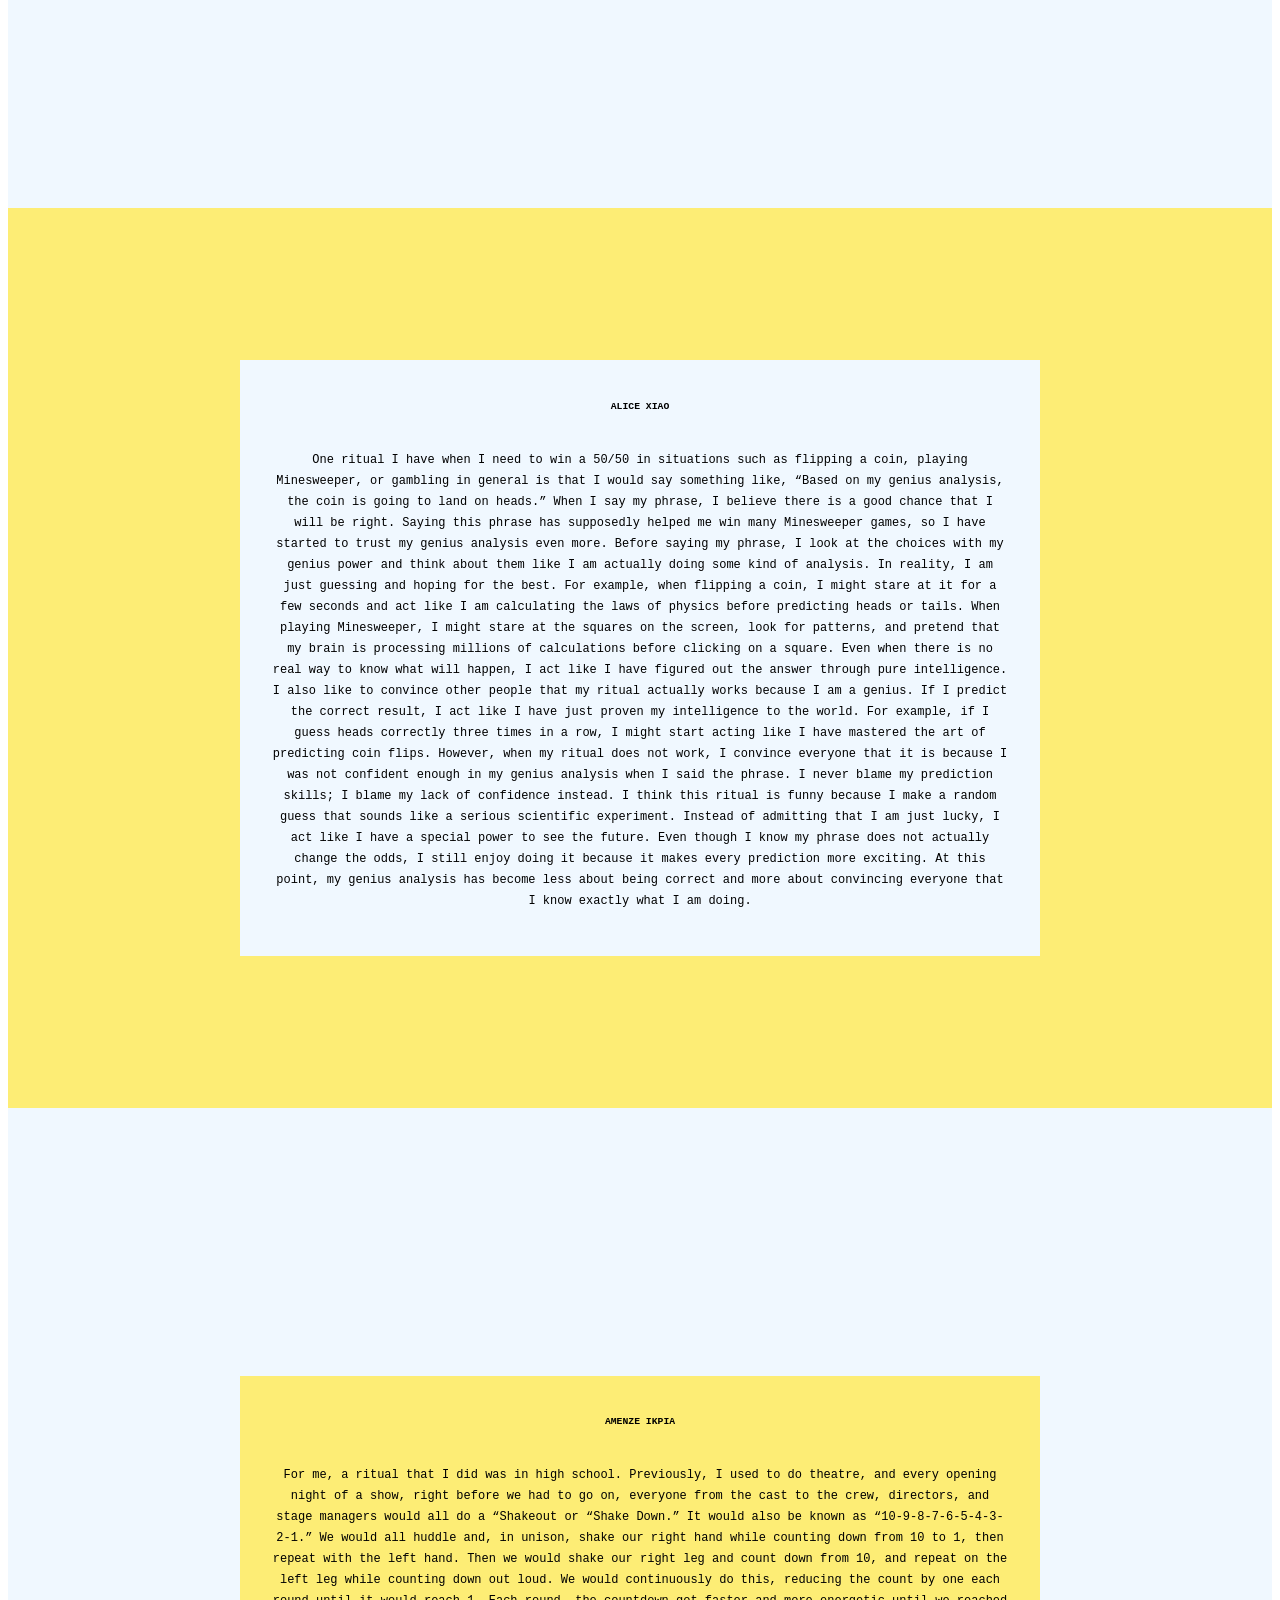
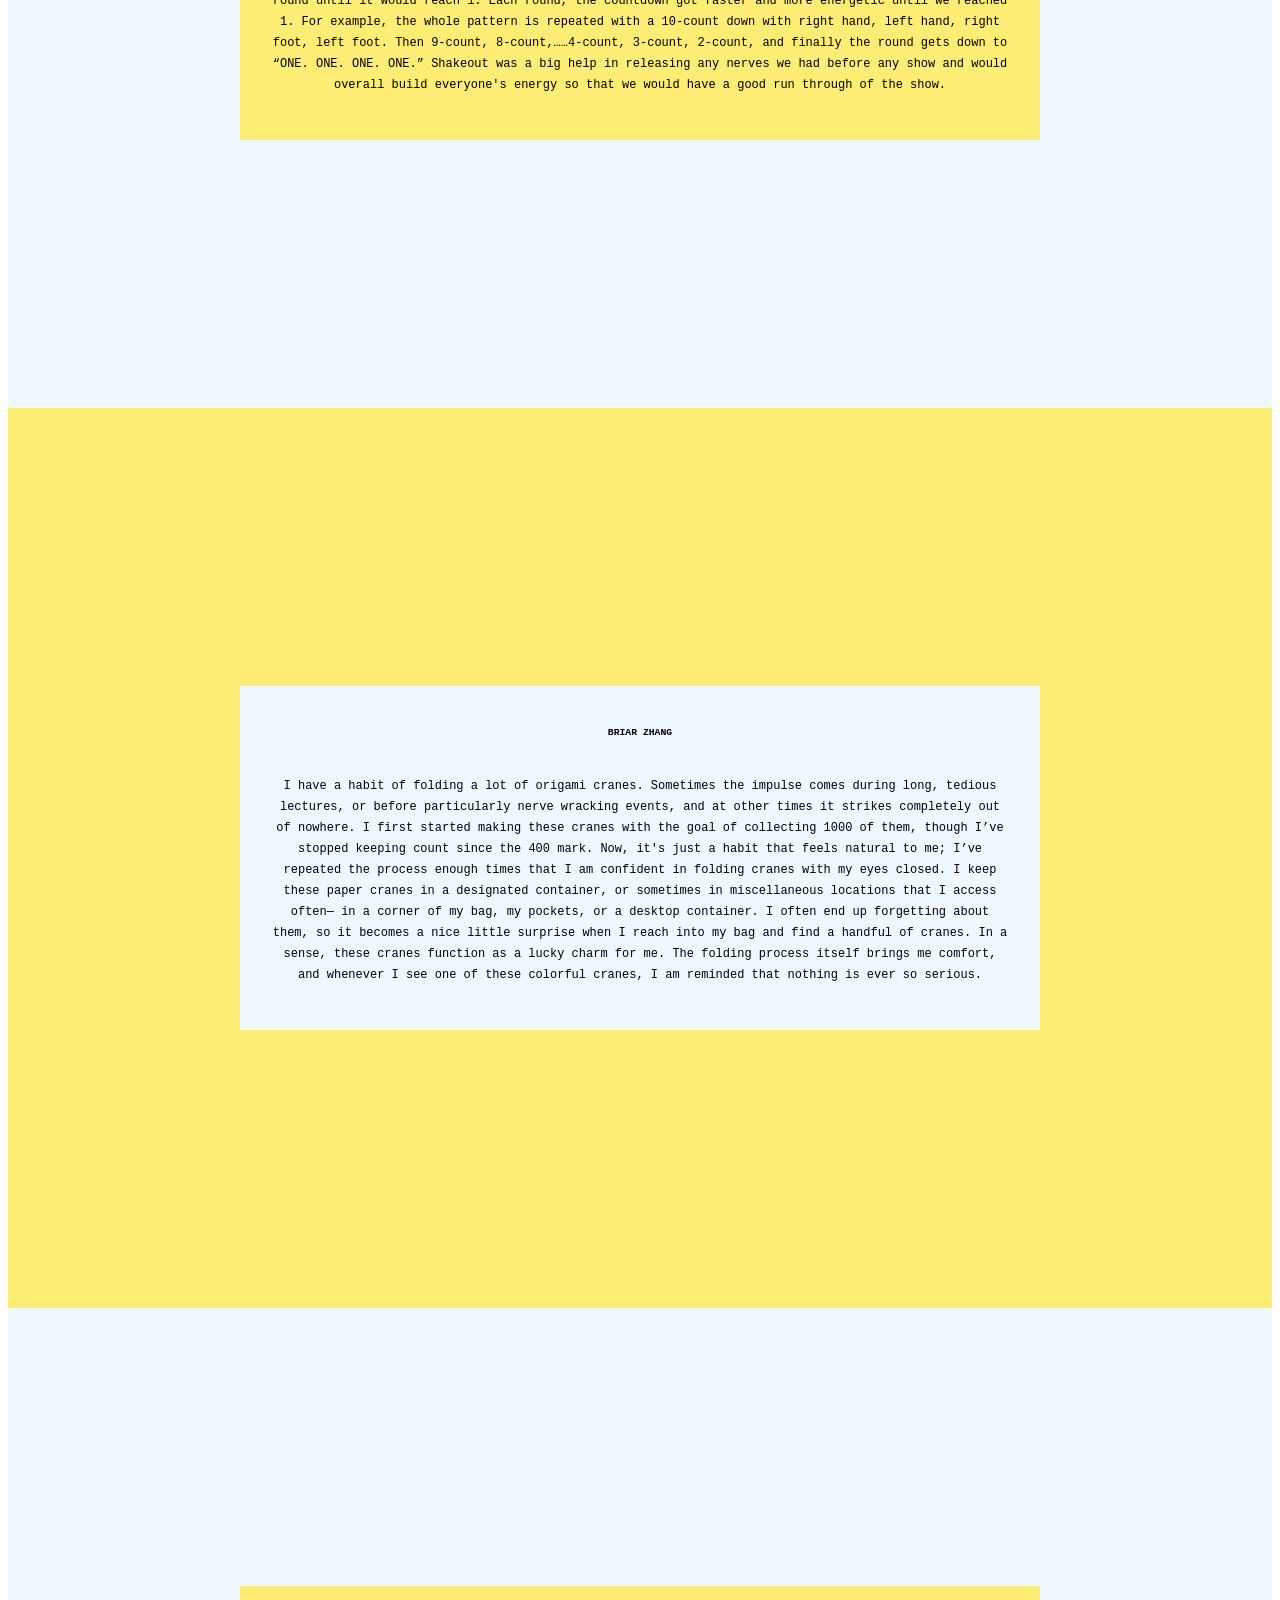
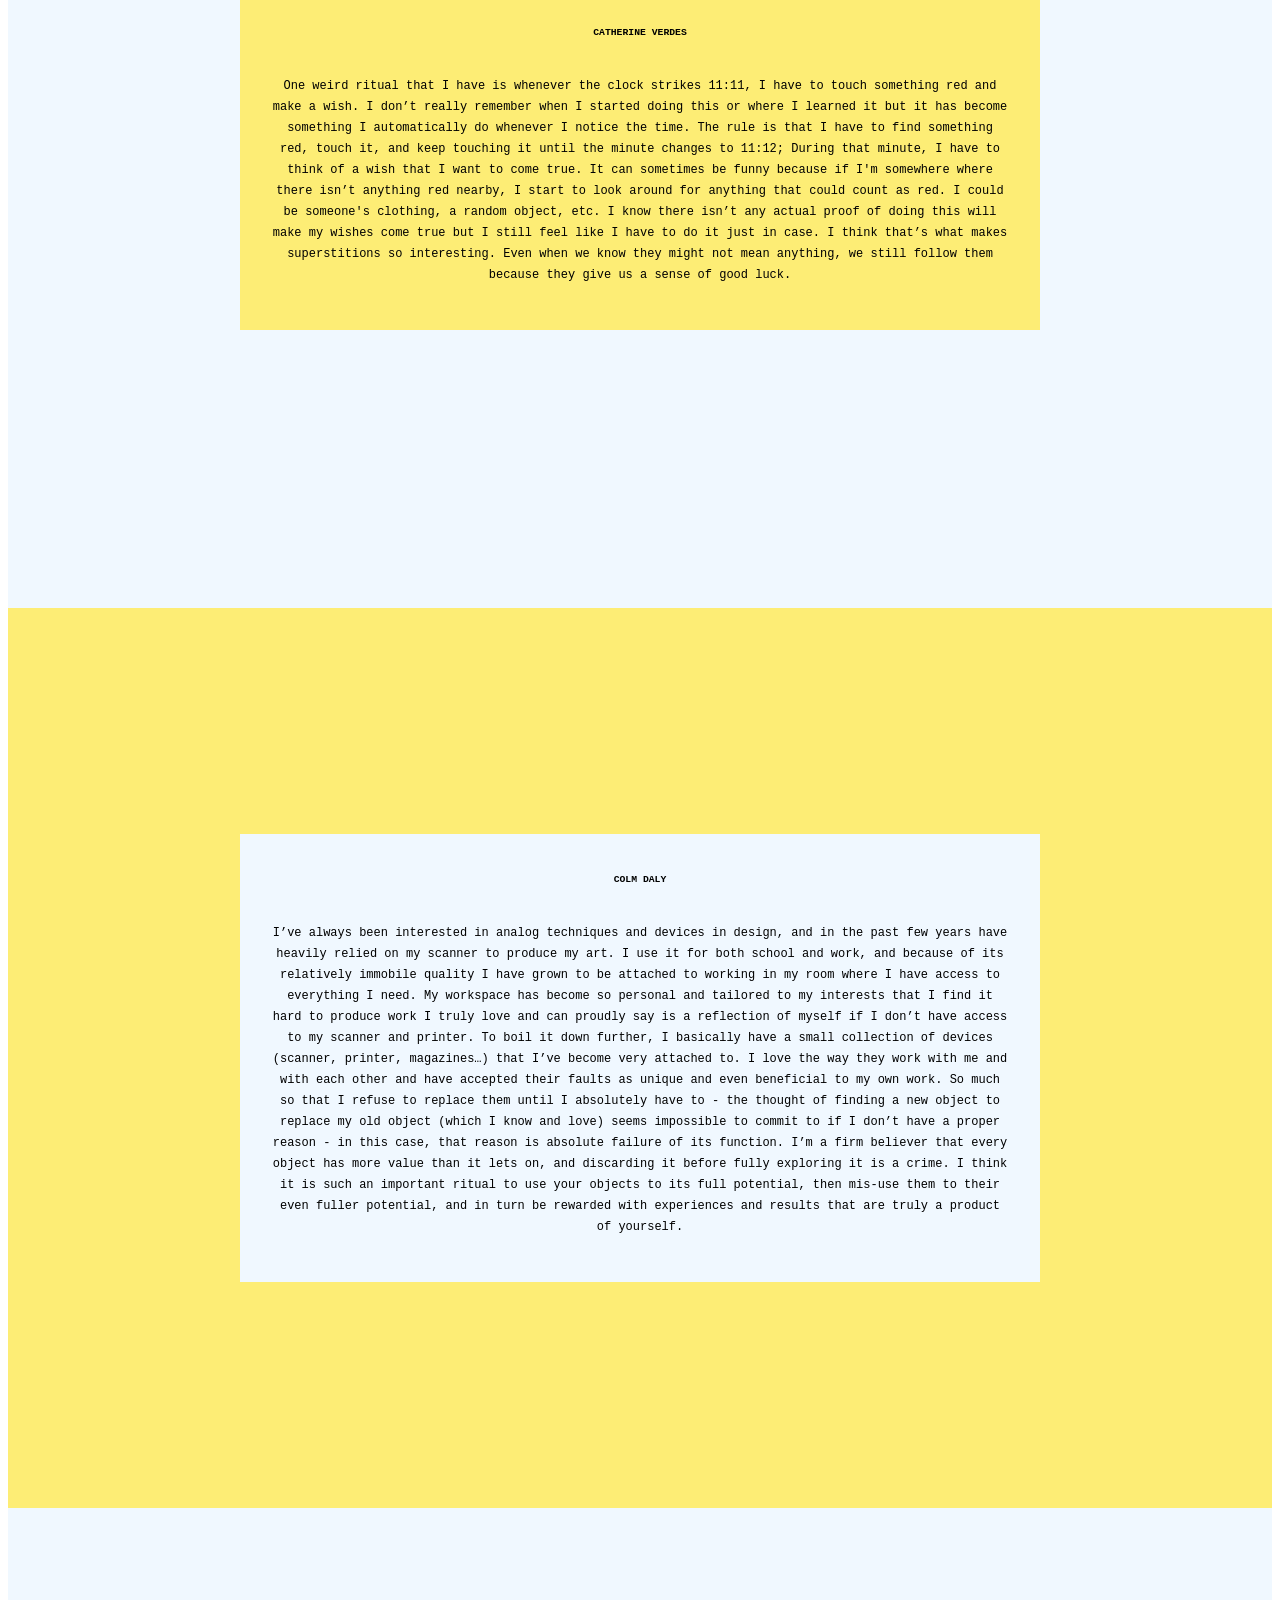
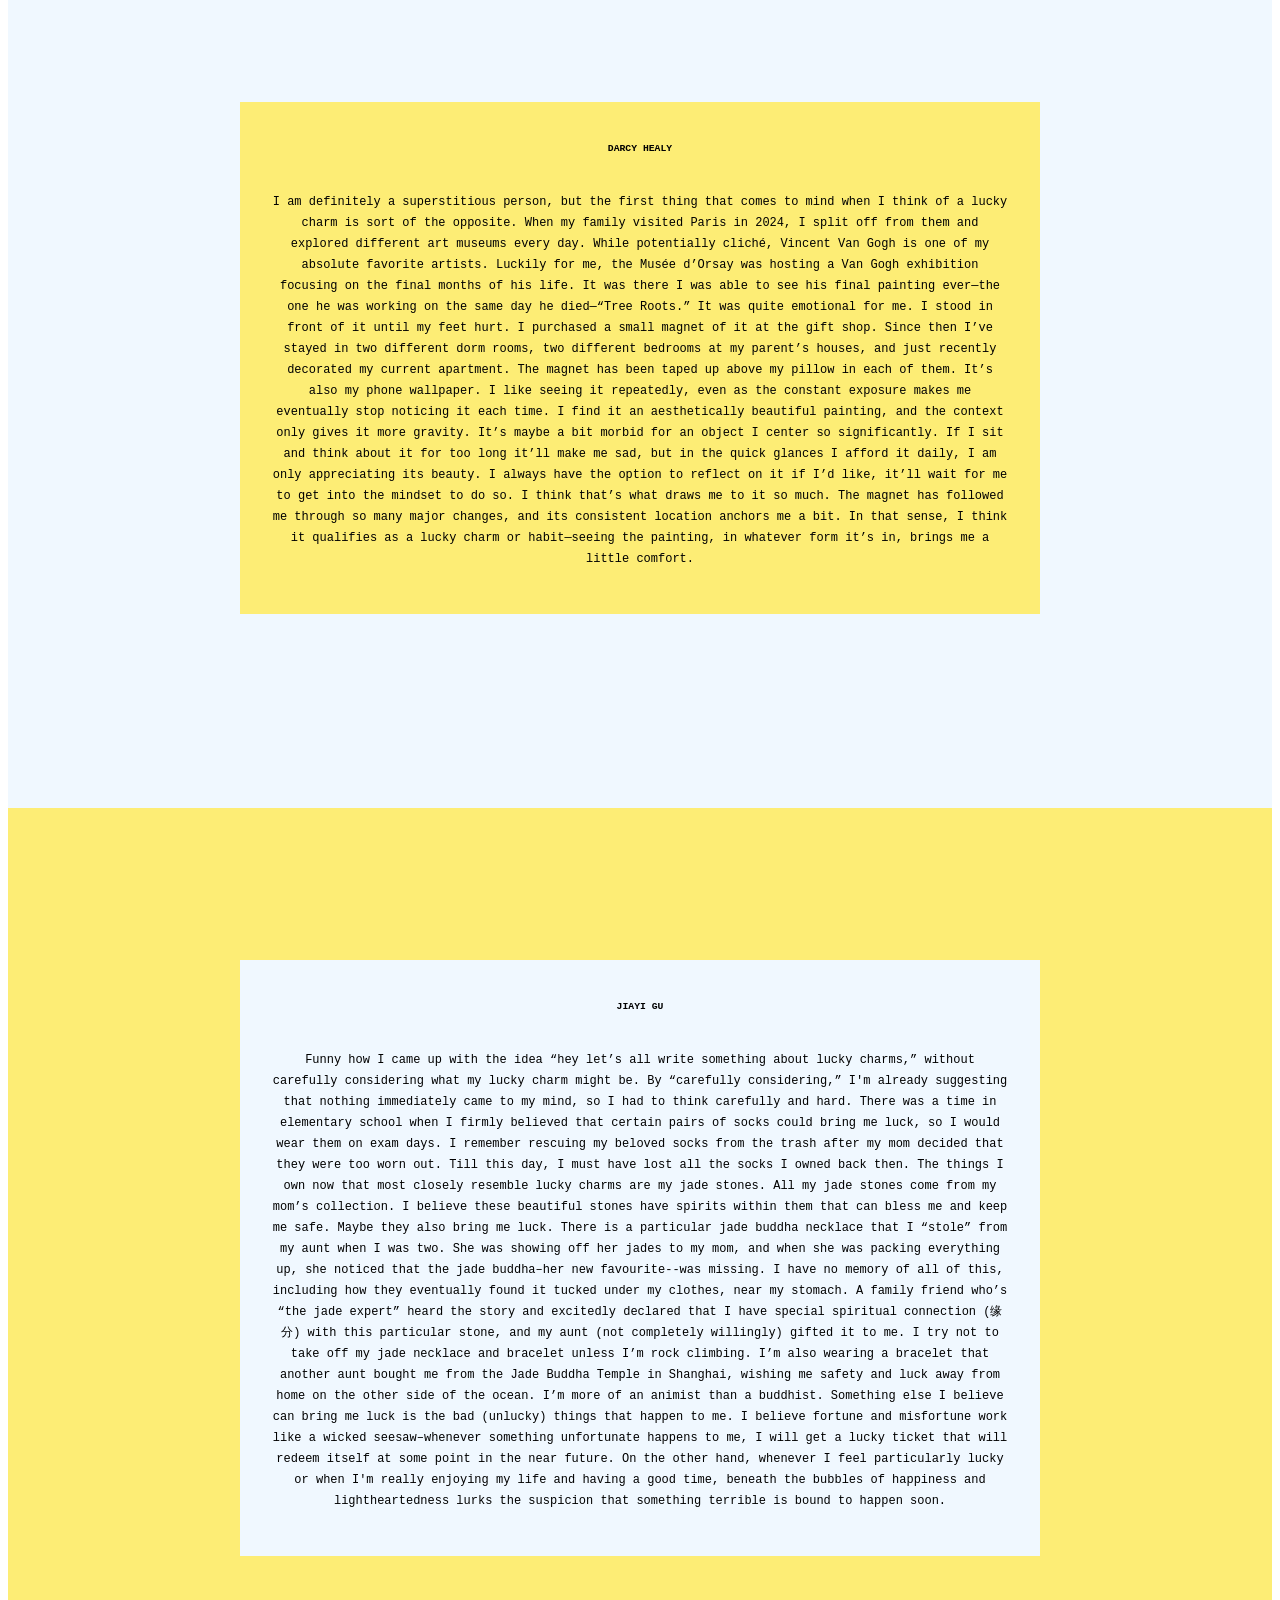
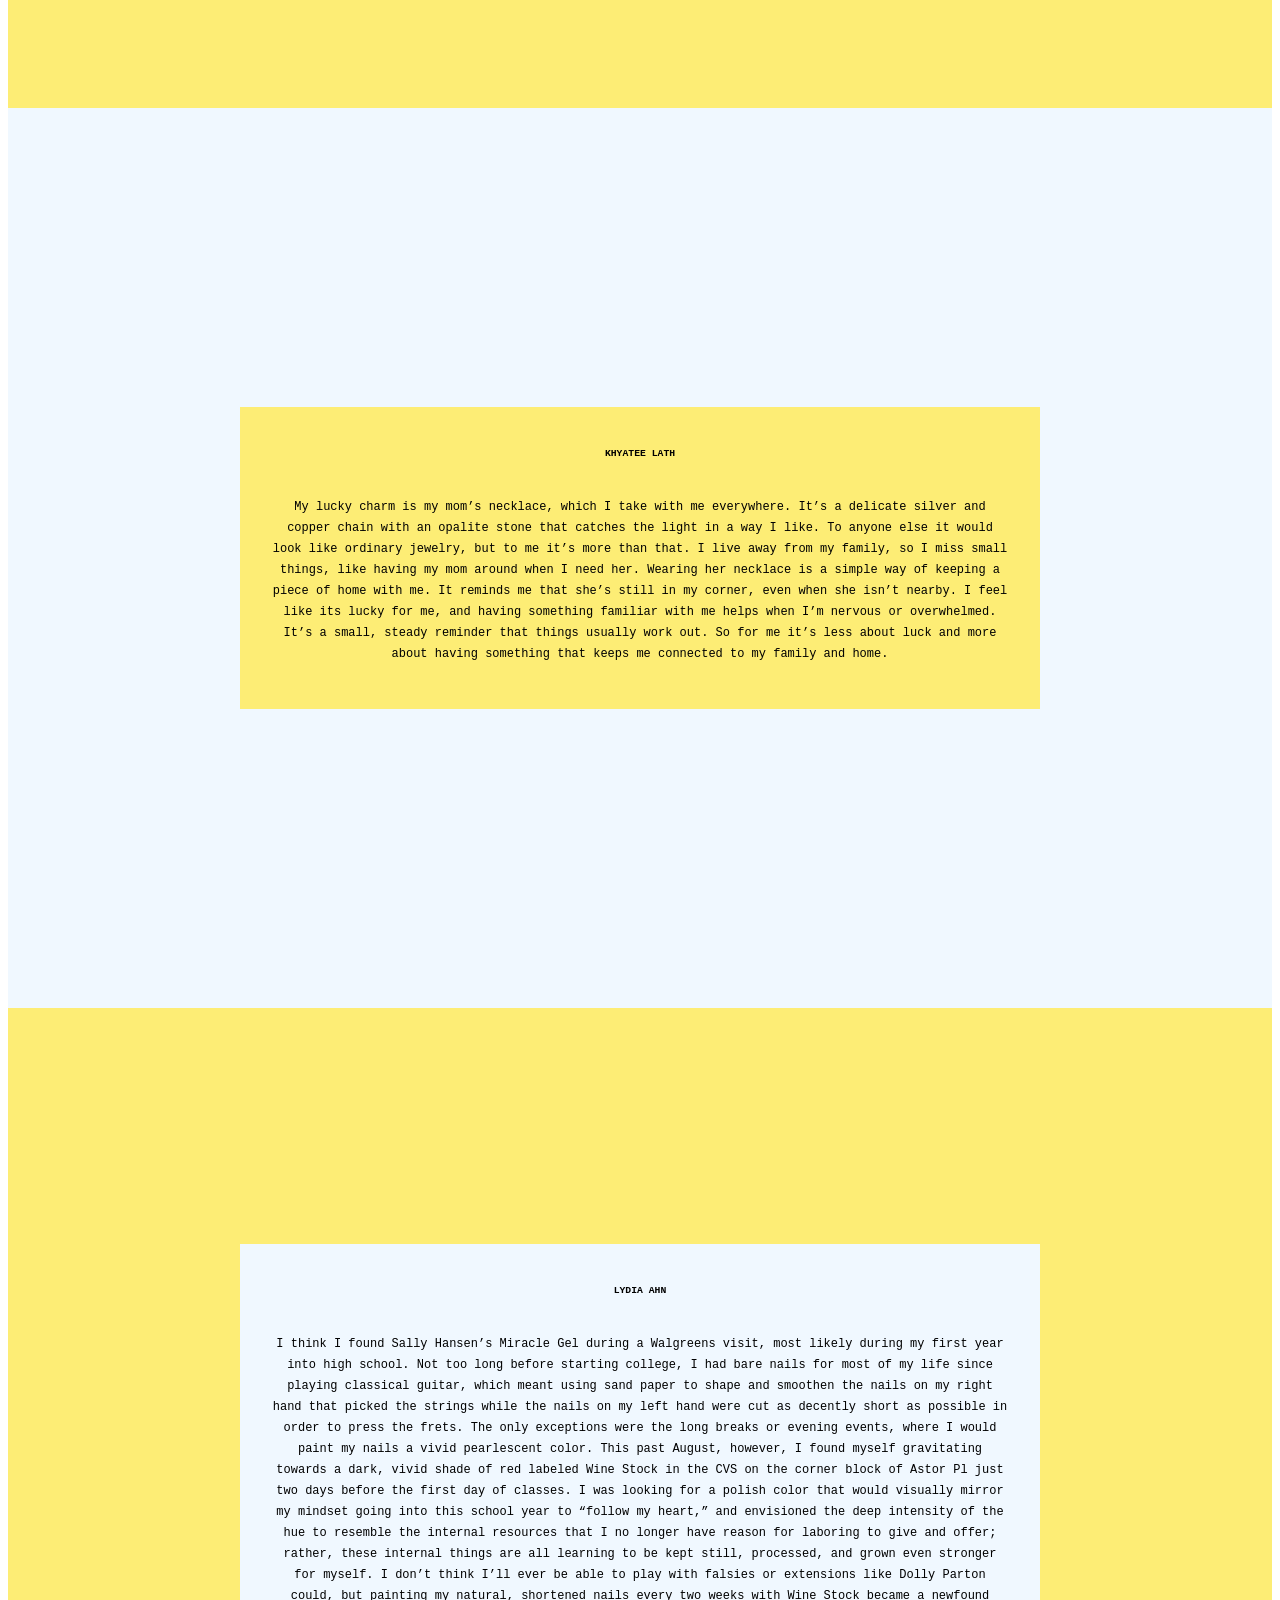
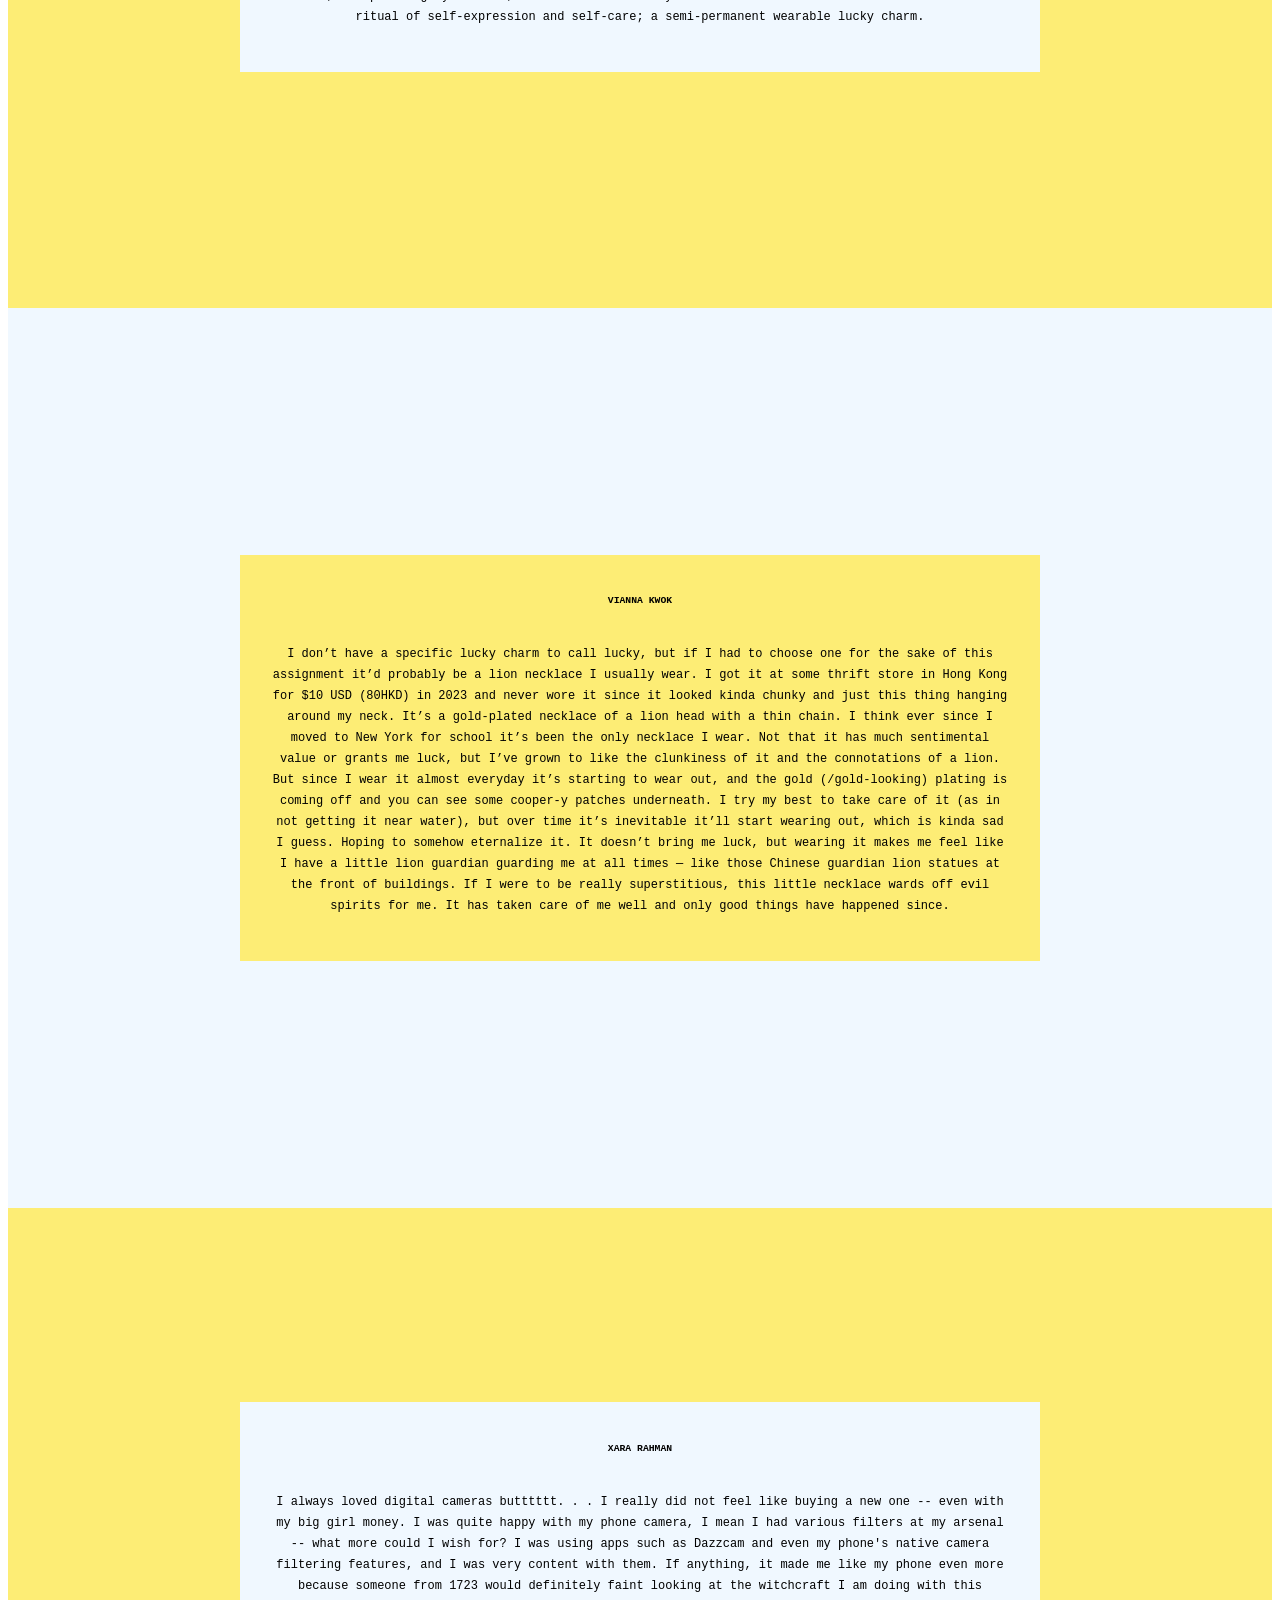
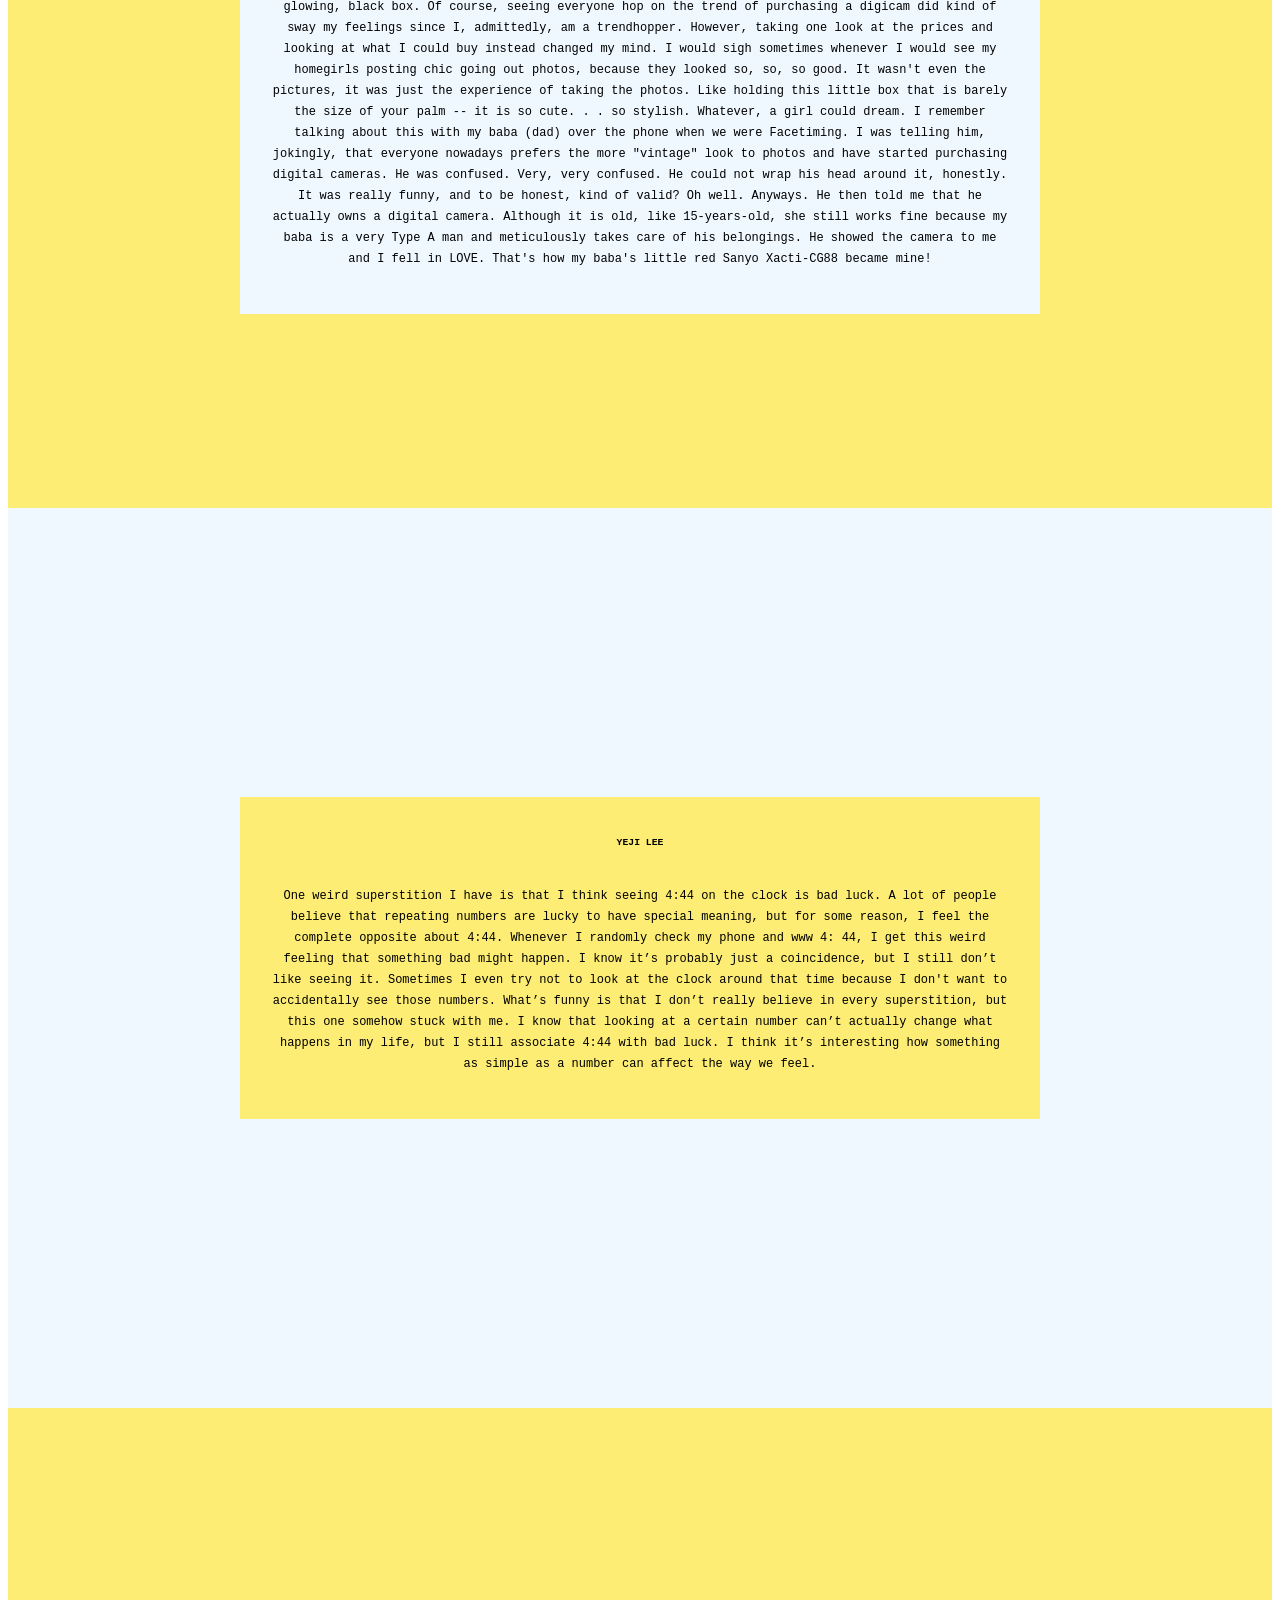
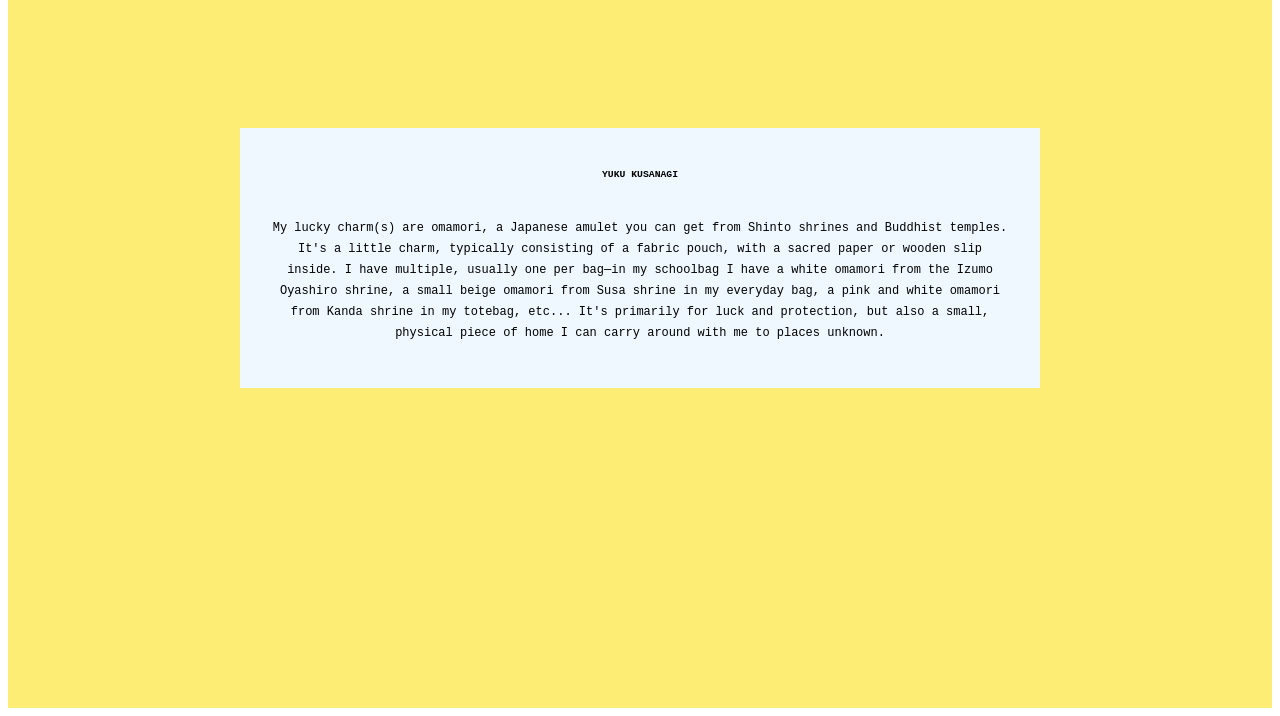
==== commit 84cb56bf: "small changes" ====
--- a/scrollable.html
+++ b/scrollable.html
@@ -10,7 +10,7 @@
 <body>
     <div class="slide slideb">
         <h1>
-            Lucky charms + habits + rituals
+            lucky charms + habits + rituals
                     <div class="link2"><a href="index.html">(experimental version)</a></div>
 
         </h1>
--- a/main.css
+++ b/main.css
@@ -67,7 +67,7 @@
     background-color: rgb(253, 237, 117);
     aspect-ratio: 1;
     box-sizing: border-box;
-    padding: 2em;
+    padding: 1em;
     transition: all 0.5s ease; 
     overflow: auto;
     justify-content: center;
@@ -76,9 +76,10 @@
 
 .grid-item:hover {
     grid-row: span 2; 
-    grid-column: span 2; 
     background-color:rgb(247, 210, 87);
-    transform: scale2;
+    /* transform: scale2; */
+    aspect-ratio: 1/2;
+
 }
 
 .grid-item:hover .text{
@@ -93,7 +94,7 @@
     justify-content: center;
     align-items: center;
     width: 800px;
-    padding: 2em;
+    padding: 1em;
     box-sizing: border-box;
 }
 .text{
